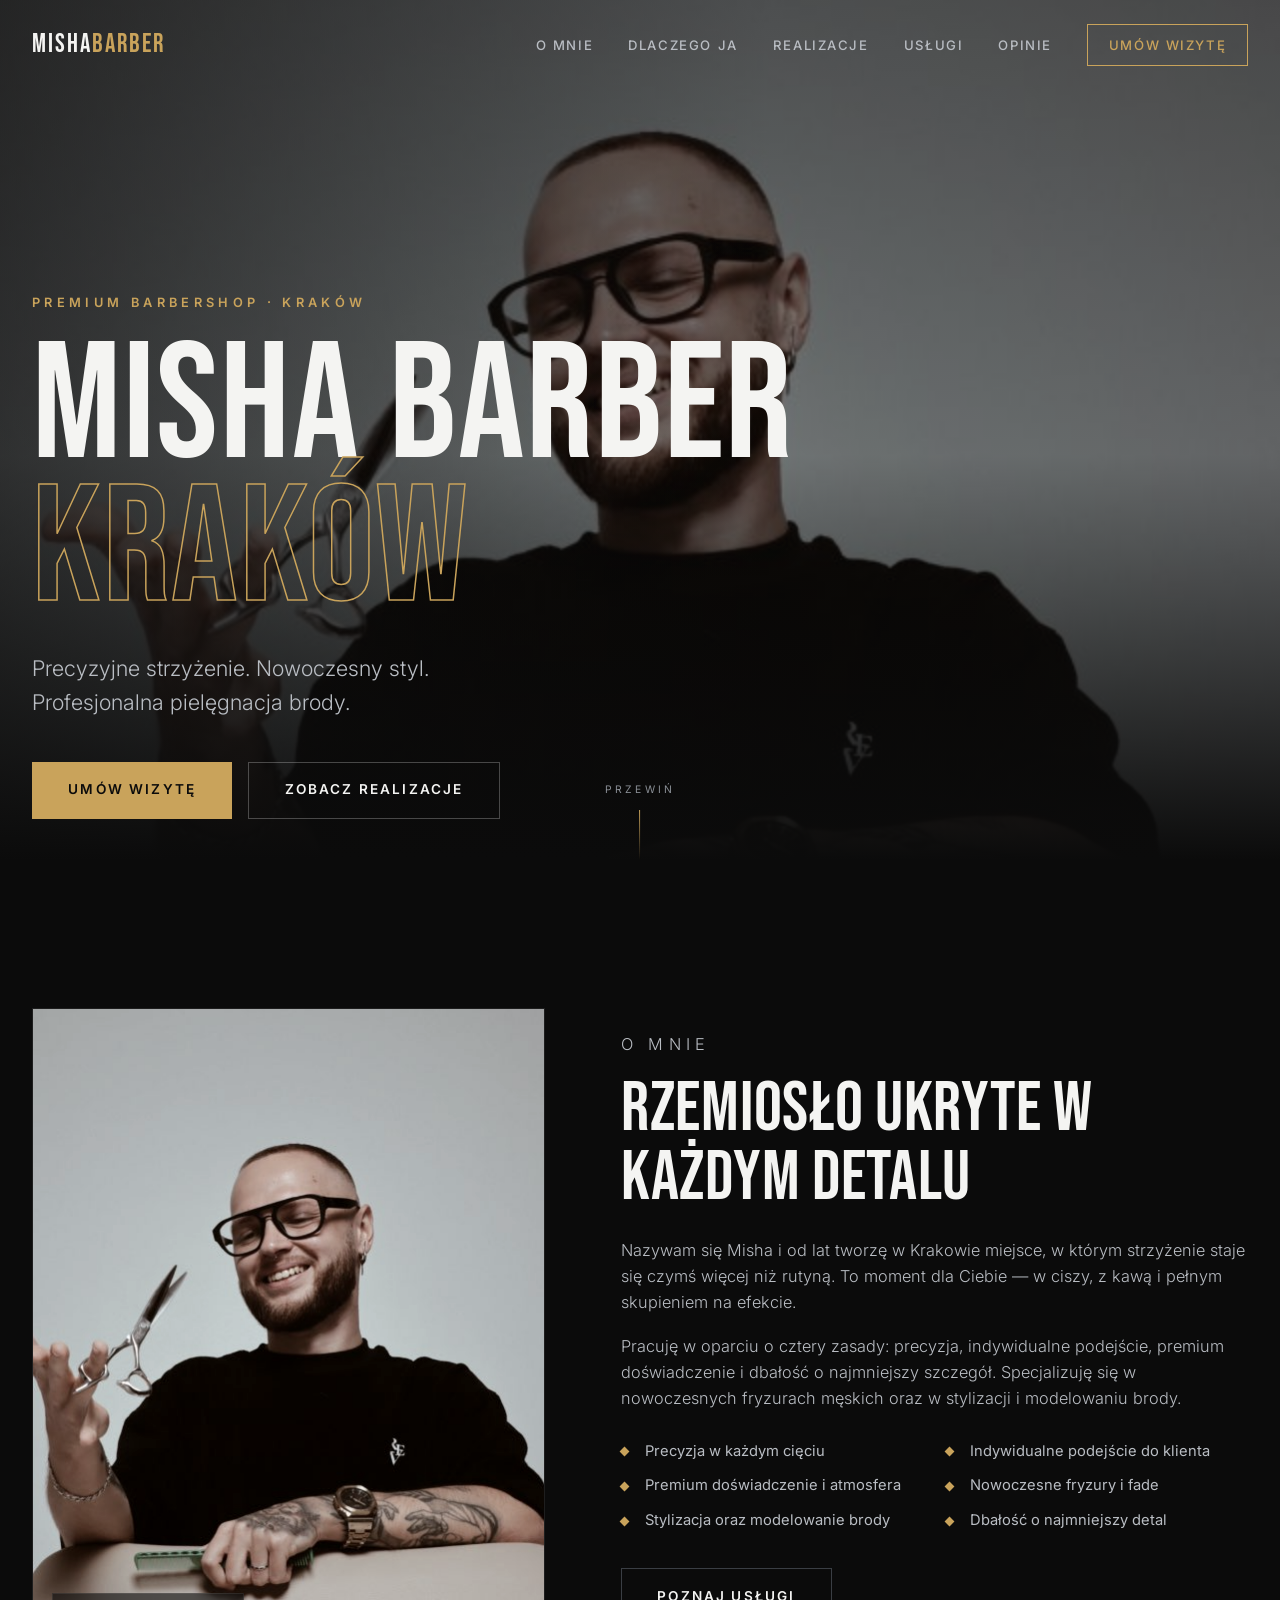
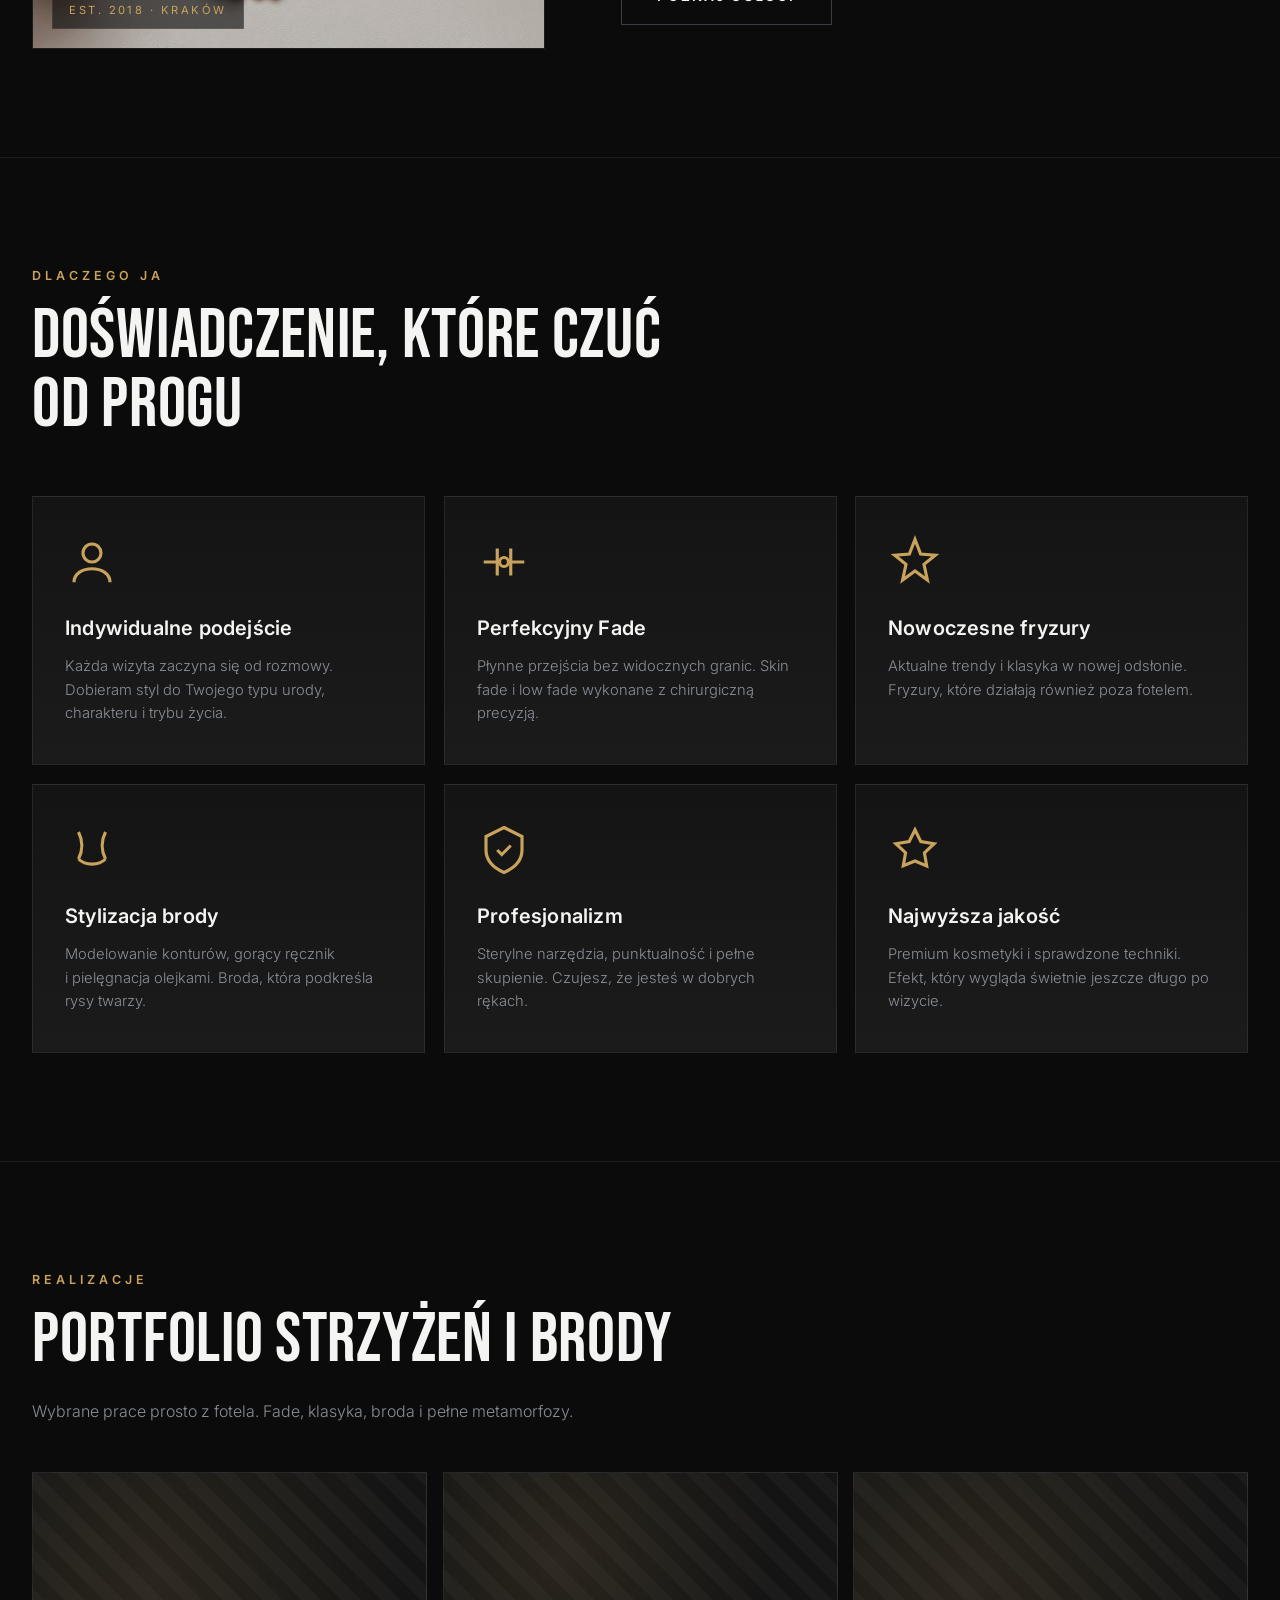
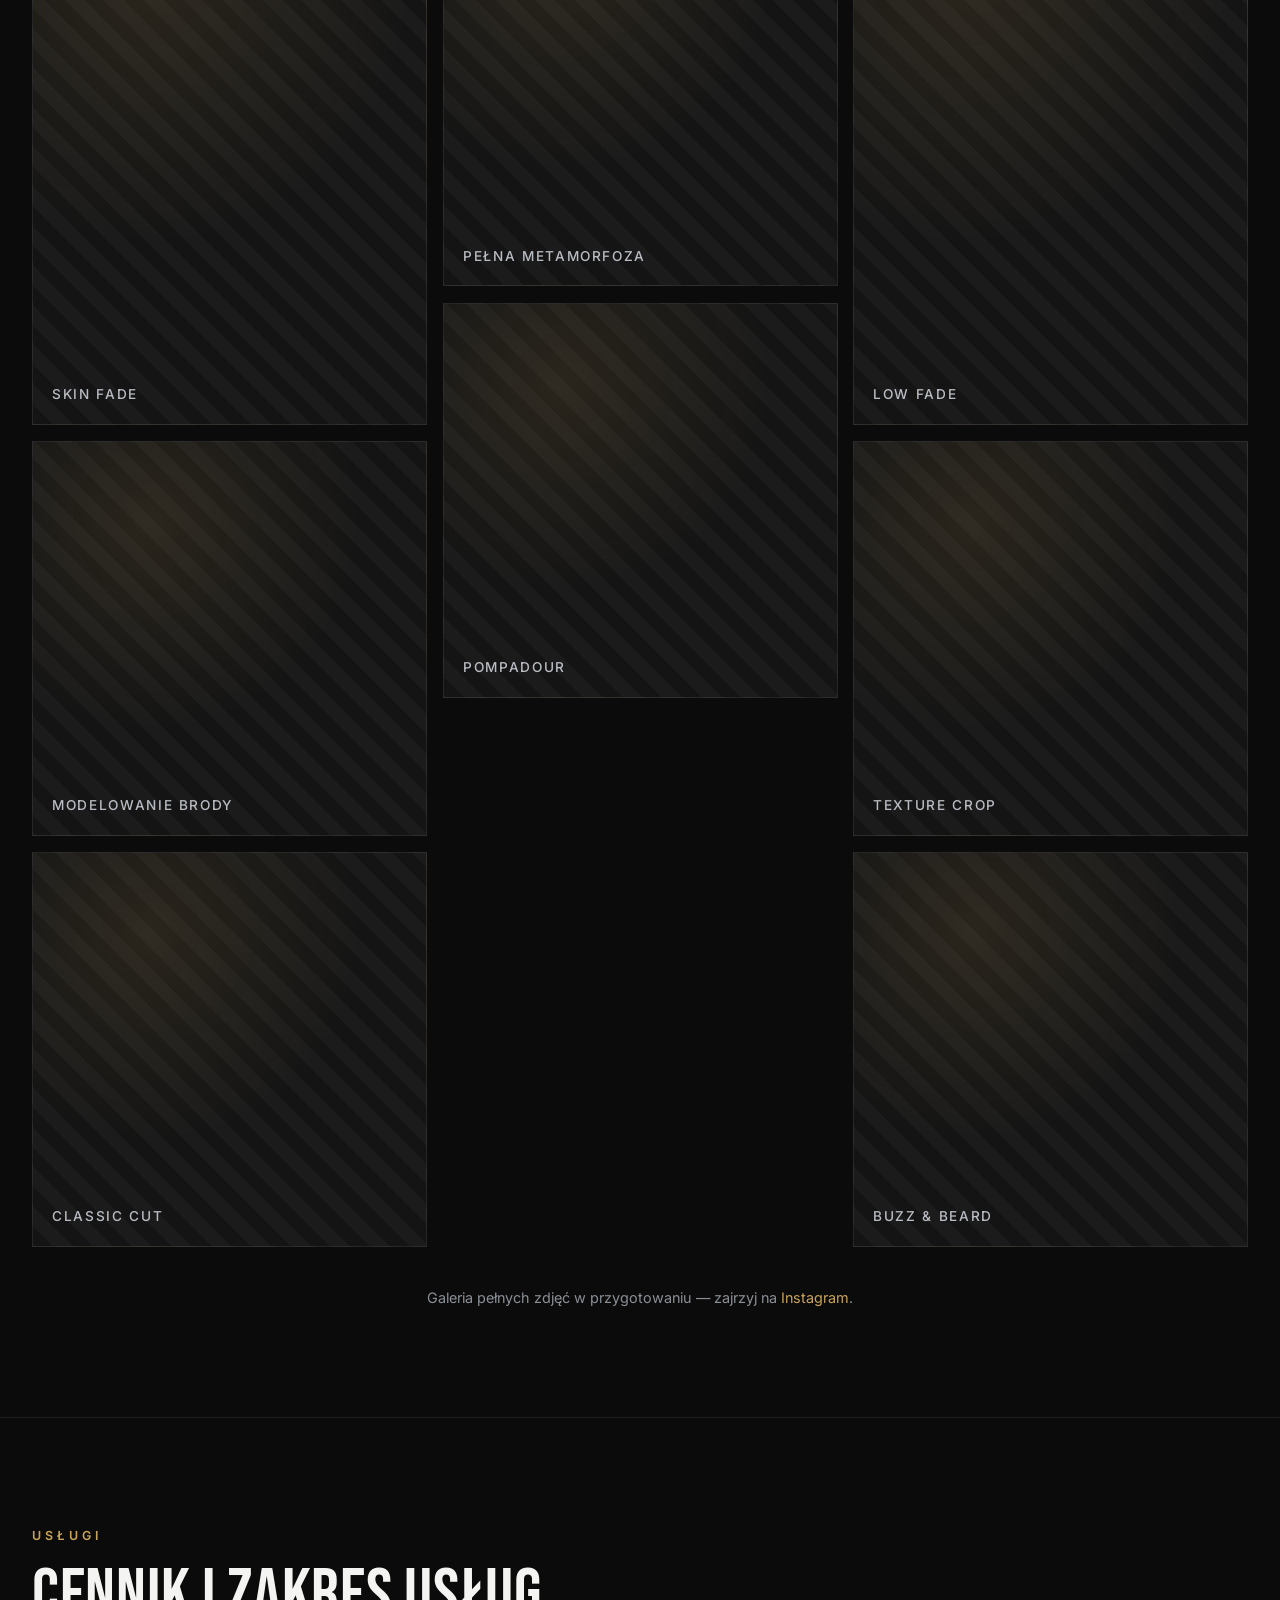
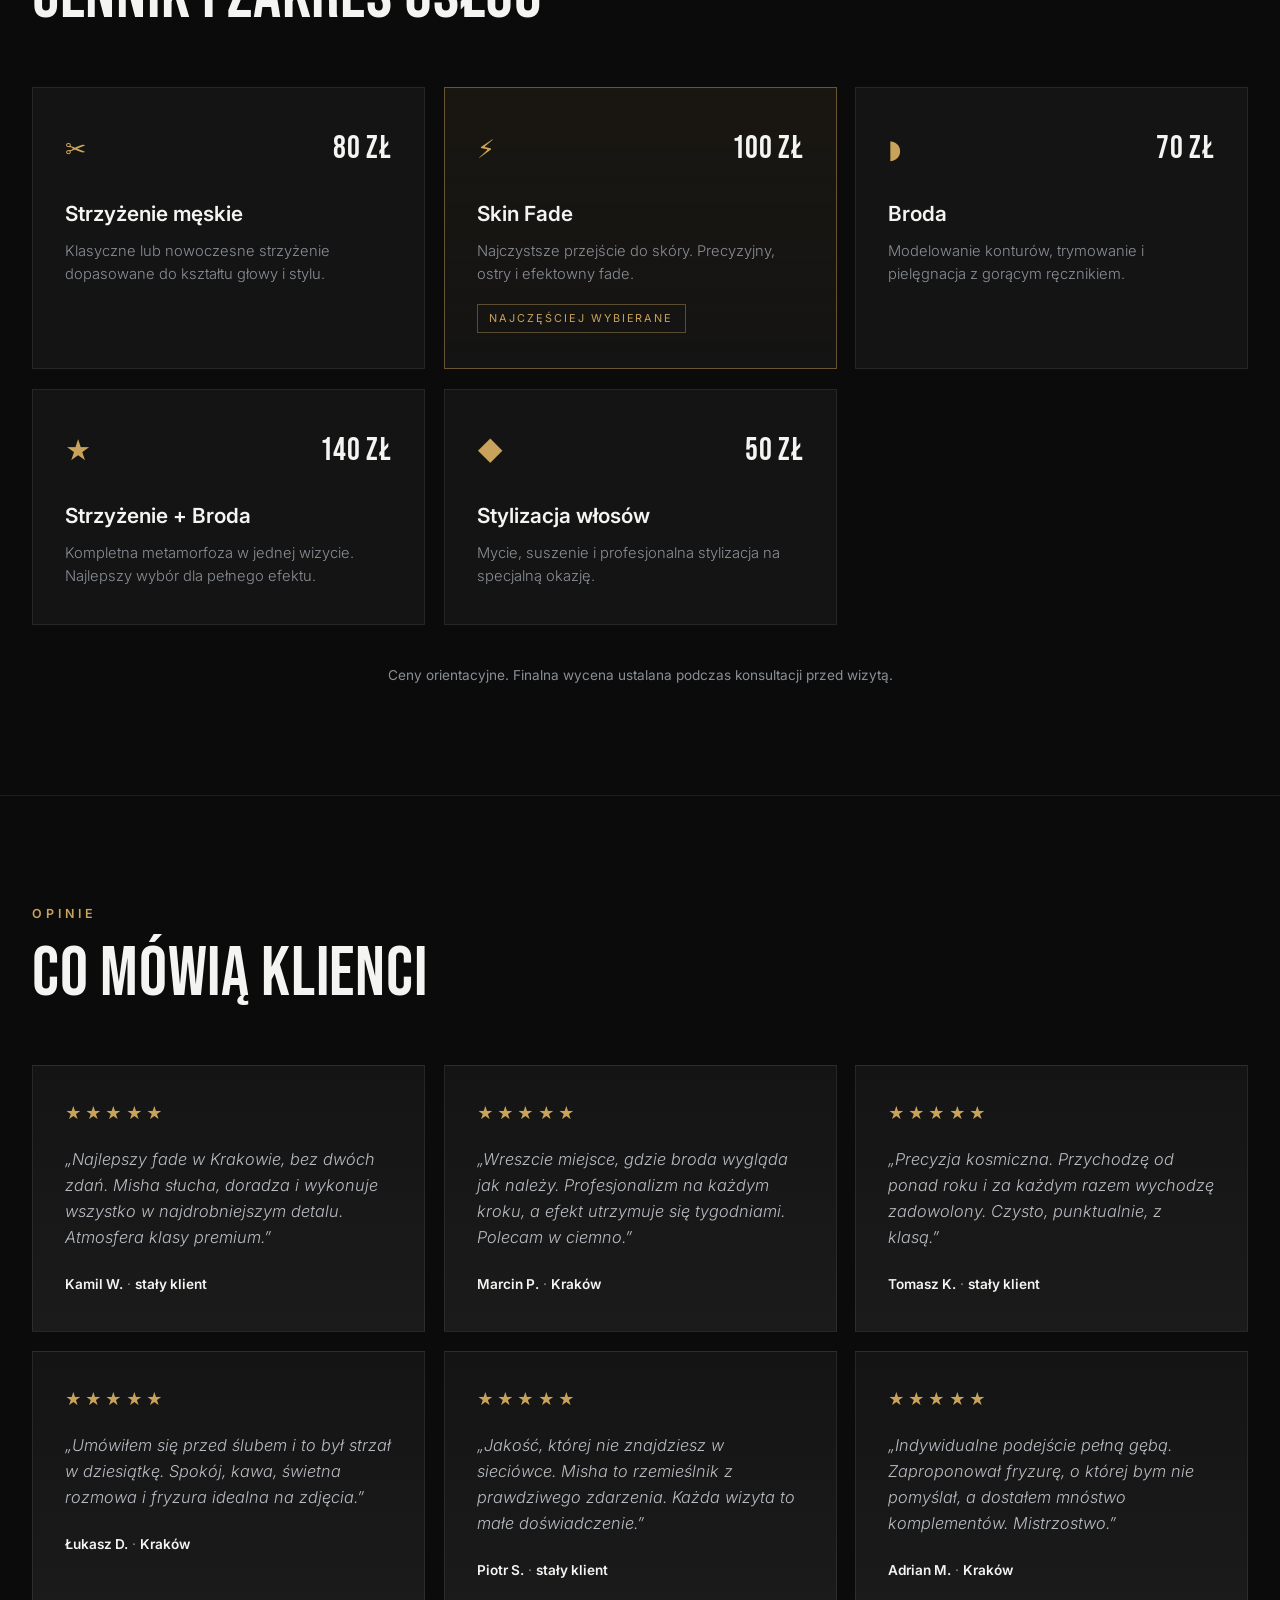
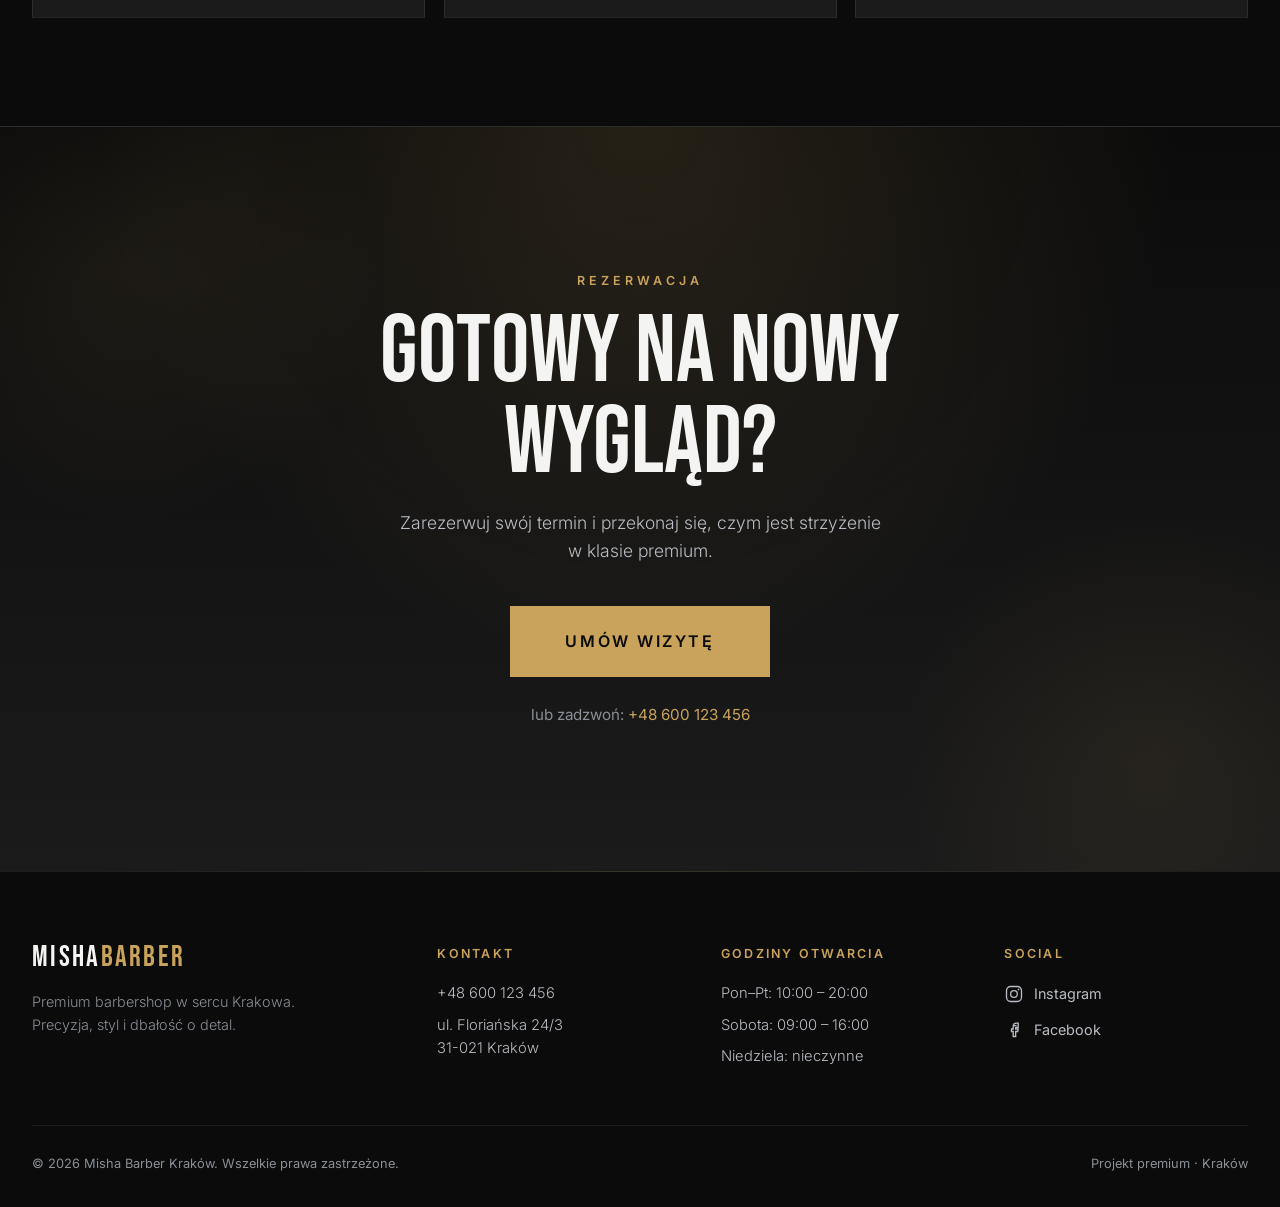
==== index.html @ 2ac8fb1f "Misha Barber Krakow - strona premium + panel edycji CMS" ====
<!DOCTYPE html>
<html lang="pl">
<head>
  <meta charset="UTF-8" />
  <meta name="viewport" content="width=device-width, initial-scale=1.0" />

  <!-- Primary SEO -->
  <title>Misha Barber Kraków — Barbershop, Skin Fade i Stylizacja Brody</title>
  <meta name="description" content="Misha Barber Kraków — premium barbershop. Precyzyjne strzyżenie męskie, perfekcyjny skin fade i profesjonalna pielęgnacja brody. Umów wizytę w centrum Krakowa." />
  <meta name="keywords" content="Barber Kraków, Barbershop Kraków, Fryzjer męski Kraków, Skin Fade Kraków, Broda Kraków, strzyżenie męskie Kraków" />
  <meta name="author" content="Misha Barber" />
  <meta name="robots" content="index, follow" />
  <meta name="theme-color" content="#0B0B0B" />
  <link rel="canonical" href="https://mishabarber.pl/" />

  <!-- Open Graph -->
  <meta property="og:type" content="business.business" />
  <meta property="og:locale" content="pl_PL" />
  <meta property="og:site_name" content="Misha Barber Kraków" />
  <meta property="og:title" content="Misha Barber Kraków — Premium Barbershop" />
  <meta property="og:description" content="Precyzyjne strzyżenie. Nowoczesny styl. Profesjonalna pielęgnacja brody. Umów wizytę w sercu Krakowa." />
  <meta property="og:url" content="https://mishabarber.pl/" />
  <meta property="og:image" content="https://mishabarber.pl/assets/misha-portrait.jpg" />
  <meta property="og:image:alt" content="Misha — barber w Krakowie" />

  <!-- Twitter -->
  <meta name="twitter:card" content="summary_large_image" />
  <meta name="twitter:title" content="Misha Barber Kraków — Premium Barbershop" />
  <meta name="twitter:description" content="Precyzyjne strzyżenie. Nowoczesny styl. Profesjonalna pielęgnacja brody." />
  <meta name="twitter:image" content="https://mishabarber.pl/assets/misha-portrait.jpg" />

  <!-- Fonts -->
  <link rel="preconnect" href="https://fonts.googleapis.com" />
  <link rel="preconnect" href="https://fonts.gstatic.com" crossorigin />
  <link href="https://fonts.googleapis.com/css2?family=Bebas+Neue&family=Inter:wght@300;400;500;600;700&display=swap" rel="stylesheet" />

  <link rel="stylesheet" href="styles.css" />

  <!-- Structured Data: LocalBusiness -->
  <script type="application/ld+json">
  {
    "@context": "https://schema.org",
    "@type": "HairSalon",
    "name": "Misha Barber Kraków",
    "image": "https://mishabarber.pl/assets/misha-portrait.jpg",
    "@id": "https://mishabarber.pl/",
    "url": "https://mishabarber.pl/",
    "telephone": "+48 600 123 456",
    "priceRange": "$$",
    "address": {
      "@type": "PostalAddress",
      "streetAddress": "ul. Floriańska 24/3",
      "addressLocality": "Kraków",
      "postalCode": "31-021",
      "addressCountry": "PL"
    },
    "geo": {
      "@type": "GeoCoordinates",
      "latitude": 50.0631,
      "longitude": 19.9398
    },
    "openingHoursSpecification": [
      {
        "@type": "OpeningHoursSpecification",
        "dayOfWeek": ["Monday", "Tuesday", "Wednesday", "Thursday", "Friday"],
        "opens": "10:00",
        "closes": "20:00"
      },
      {
        "@type": "OpeningHoursSpecification",
        "dayOfWeek": "Saturday",
        "opens": "09:00",
        "closes": "16:00"
      }
    ],
    "sameAs": [
      "https://www.instagram.com/misha.barber.krakow",
      "https://www.facebook.com/misha.barber.krakow"
    ],
    "department": {
      "@type": "Service",
      "name": "Barbershop"
    }
  }
  </script>
</head>
<body>

  <!-- ===== NAV ===== -->
  <header class="nav" id="nav">
    <div class="nav__inner">
      <a href="#hero" class="nav__logo" aria-label="Misha Barber — strona główna">
        MISHA<span>BARBER</span>
      </a>
      <nav class="nav__links" id="navLinks" aria-label="Nawigacja główna">
        <a href="#about">O mnie</a>
        <a href="#why">Dlaczego ja</a>
        <a href="#gallery">Realizacje</a>
        <a href="#services">Usługi</a>
        <a href="#reviews">Opinie</a>
        <a href="#booking" class="nav__cta">Umów wizytę</a>
      </nav>
      <button class="nav__burger" id="burger" aria-label="Otwórz menu" aria-expanded="false">
        <span></span><span></span><span></span>
      </button>
    </div>
  </header>

  <!-- ===== HERO ===== -->
  <section class="hero" id="hero">
    <div class="hero__media" data-parallax="0.25">
      <img src="assets/misha-portrait.jpg" data-cms-src="images.portrait" alt="Misha — barber w Krakowie z nożyczkami" class="hero__img" onerror="this.classList.add('is-missing')" />
      <div class="hero__overlay"></div>
    </div>
    <div class="hero__content reveal">
      <p class="hero__eyebrow">Premium Barbershop · Kraków</p>
      <h1 class="hero__title">Misha Barber<span>Kraków</span></h1>
      <p class="hero__subtitle" data-cms="hero.subtitle">Precyzyjne strzyżenie. Nowoczesny styl. Profesjonalna pielęgnacja brody.</p>
      <div class="hero__actions">
        <a href="#booking" class="btn btn--gold">Umów wizytę</a>
        <a href="#gallery" class="btn btn--ghost">Zobacz realizacje</a>
      </div>
    </div>
    <a href="#about" class="scroll-ind" aria-label="Przewiń w dół">
      <span class="scroll-ind__text">Przewiń</span>
      <span class="scroll-ind__line"></span>
    </a>
  </section>

  <!-- ===== ABOUT ===== -->
  <section class="about" id="about">
    <div class="about__grid">
      <div class="about__media reveal">
        <img src="assets/misha-portrait.jpg" data-cms-src="images.portrait" alt="Misha podczas pracy w swoim barbershopie" onerror="this.classList.add('is-missing')" />
        <div class="about__badge">EST. 2018 · KRAKÓW</div>
      </div>
      <div class="about__text reveal">
        <p class="section__eyebrow">O mnie</p>
        <h2 class="section__title" data-cms="about.title">Rzemiosło ukryte w&nbsp;każdym detalu</h2>
        <p data-cms="about.paragraph1">Nazywam się <strong>Misha</strong> i&nbsp;od lat tworzę w&nbsp;Krakowie miejsce, w&nbsp;którym strzyżenie staje się czymś więcej niż rutyną. To moment dla Ciebie — w&nbsp;ciszy, z&nbsp;kawą i&nbsp;pełnym skupieniem na efekcie.</p>
        <p data-cms="about.paragraph2">Pracuję w&nbsp;oparciu o&nbsp;cztery zasady: precyzja, indywidualne podejście, premium doświadczenie i&nbsp;dbałość o&nbsp;najmniejszy szczegół. Specjalizuję się w&nbsp;nowoczesnych fryzurach męskich oraz w&nbsp;stylizacji i&nbsp;modelowaniu brody.</p>
        <ul class="about__list">
          <li>Precyzja w&nbsp;każdym cięciu</li>
          <li>Indywidualne podejście do klienta</li>
          <li>Premium doświadczenie i&nbsp;atmosfera</li>
          <li>Nowoczesne fryzury i&nbsp;fade</li>
          <li>Stylizacja oraz modelowanie brody</li>
          <li>Dbałość o&nbsp;najmniejszy detal</li>
        </ul>
        <a href="#services" class="btn btn--outline">Poznaj usługi</a>
      </div>
    </div>
  </section>

  <!-- ===== WHY ===== -->
  <section class="why" id="why">
    <div class="why__head reveal">
      <p class="section__eyebrow">Dlaczego ja</p>
      <h2 class="section__title">Doświadczenie, które czuć od&nbsp;progu</h2>
    </div>
    <div class="why__grid">
      <article class="feature reveal">
        <div class="feature__icon" aria-hidden="true">
          <svg viewBox="0 0 24 24" fill="none" stroke="currentColor" stroke-width="1.4"><circle cx="12" cy="8" r="4"/><path d="M4 21c0-4 4-6 8-6s8 2 8 6"/></svg>
        </div>
        <h3>Indywidualne podejście</h3>
        <p>Każda wizyta zaczyna się od rozmowy. Dobieram styl do Twojego typu urody, charakteru i&nbsp;trybu życia.</p>
      </article>
      <article class="feature reveal">
        <div class="feature__icon" aria-hidden="true">
          <svg viewBox="0 0 24 24" fill="none" stroke="currentColor" stroke-width="1.4"><path d="M3 12h6M15 12h6M9 6v12M15 6v12"/><circle cx="12" cy="12" r="2"/></svg>
        </div>
        <h3>Perfekcyjny Fade</h3>
        <p>Płynne przejścia bez widocznych granic. Skin fade i&nbsp;low fade wykonane z&nbsp;chirurgiczną precyzją.</p>
      </article>
      <article class="feature reveal">
        <div class="feature__icon" aria-hidden="true">
          <svg viewBox="0 0 24 24" fill="none" stroke="currentColor" stroke-width="1.4"><path d="M12 2l2.5 6.5L21 9l-5 4 1.5 7L12 16l-5.5 4L8 13 3 9l6.5-.5z"/></svg>
        </div>
        <h3>Nowoczesne fryzury</h3>
        <p>Aktualne trendy i&nbsp;klasyka w&nbsp;nowej odsłonie. Fryzury, które działają również poza fotelem.</p>
      </article>
      <article class="feature reveal">
        <div class="feature__icon" aria-hidden="true">
          <svg viewBox="0 0 24 24" fill="none" stroke="currentColor" stroke-width="1.4"><path d="M6 4c2 4 2 8 0 12M18 4c-2 4-2 8 0 12M6 16c3 3 9 3 12 0"/></svg>
        </div>
        <h3>Stylizacja brody</h3>
        <p>Modelowanie konturów, gorący ręcznik i&nbsp;pielęgnacja olejkami. Broda, która podkreśla rysy twarzy.</p>
      </article>
      <article class="feature reveal">
        <div class="feature__icon" aria-hidden="true">
          <svg viewBox="0 0 24 24" fill="none" stroke="currentColor" stroke-width="1.4"><path d="M12 2l8 4v6c0 5-3.5 8-8 10-4.5-2-8-5-8-10V6z"/><path d="M9 12l2 2 4-4"/></svg>
        </div>
        <h3>Profesjonalizm</h3>
        <p>Sterylne narzędzia, punktualność i&nbsp;pełne skupienie. Czujesz, że jesteś w&nbsp;dobrych rękach.</p>
      </article>
      <article class="feature reveal">
        <div class="feature__icon" aria-hidden="true">
          <svg viewBox="0 0 24 24" fill="none" stroke="currentColor" stroke-width="1.4"><path d="M12 3l2.6 5.3 5.9.9-4.3 4.1 1 5.8L12 16.9 6.8 19l1-5.8L3.5 9.2l5.9-.9z"/></svg>
        </div>
        <h3>Najwyższa jakość</h3>
        <p>Premium kosmetyki i&nbsp;sprawdzone techniki. Efekt, który wygląda świetnie jeszcze długo po wizycie.</p>
      </article>
    </div>
  </section>

  <!-- ===== GALLERY ===== -->
  <section class="gallery" id="gallery">
    <div class="gallery__head reveal">
      <p class="section__eyebrow">Realizacje</p>
      <h2 class="section__title">Portfolio strzyżeń i&nbsp;brody</h2>
      <p class="gallery__lead">Wybrane prace prosto z&nbsp;fotela. Fade, klasyka, broda i&nbsp;pełne metamorfozy.</p>
    </div>
    <div class="masonry" id="masonry">
      <!-- Tiles render as elegant placeholders; replace data-tile content with photos in /assets -->
      <figure class="tile tile--tall reveal" data-tile="Skin Fade"><span>Skin Fade</span></figure>
      <figure class="tile reveal" data-tile="Broda"><span>Modelowanie brody</span></figure>
      <figure class="tile reveal" data-tile="Classic"><span>Classic Cut</span></figure>
      <figure class="tile tile--wide reveal" data-tile="Metamorfoza"><span>Pełna metamorfoza</span></figure>
      <figure class="tile reveal" data-tile="Pompadour"><span>Pompadour</span></figure>
      <figure class="tile tile--tall reveal" data-tile="Low Fade"><span>Low Fade</span></figure>
      <figure class="tile reveal" data-tile="Crop"><span>Texture Crop</span></figure>
      <figure class="tile reveal" data-tile="Buzz"><span>Buzz &amp; Beard</span></figure>
    </div>
    <p class="gallery__note">Galeria pełnych zdjęć w&nbsp;przygotowaniu — zajrzyj na <a href="https://www.instagram.com/misha.barber.krakow" target="_blank" rel="noopener">Instagram</a>.</p>
  </section>

  <!-- ===== SERVICES ===== -->
  <section class="services" id="services">
    <div class="services__head reveal">
      <p class="section__eyebrow">Usługi</p>
      <h2 class="section__title">Cennik i&nbsp;zakres usług</h2>
    </div>
    <div class="services__grid">
      <article class="service reveal">
        <div class="service__top">
          <span class="service__icon" aria-hidden="true">✂</span>
          <span class="service__price" data-cms="services.0.price">80 zł</span>
        </div>
        <h3 data-cms="services.0.name">Strzyżenie męskie</h3>
        <p data-cms="services.0.description">Klasyczne lub nowoczesne strzyżenie dopasowane do kształtu głowy i&nbsp;stylu.</p>
      </article>
      <article class="service service--featured reveal">
        <div class="service__top">
          <span class="service__icon" aria-hidden="true">⚡</span>
          <span class="service__price" data-cms="services.1.price">100 zł</span>
        </div>
        <h3 data-cms="services.1.name">Skin Fade</h3>
        <p data-cms="services.1.description">Najczystsze przejście do skóry. Precyzyjny, ostry i&nbsp;efektowny fade.</p>
        <span class="service__tag">Najczęściej wybierane</span>
      </article>
      <article class="service reveal">
        <div class="service__top">
          <span class="service__icon" aria-hidden="true">◗</span>
          <span class="service__price" data-cms="services.2.price">70 zł</span>
        </div>
        <h3 data-cms="services.2.name">Broda</h3>
        <p data-cms="services.2.description">Modelowanie konturów, trymowanie i&nbsp;pielęgnacja z&nbsp;gorącym ręcznikiem.</p>
      </article>
      <article class="service reveal">
        <div class="service__top">
          <span class="service__icon" aria-hidden="true">★</span>
          <span class="service__price" data-cms="services.3.price">140 zł</span>
        </div>
        <h3 data-cms="services.3.name">Strzyżenie + Broda</h3>
        <p data-cms="services.3.description">Kompletna metamorfoza w&nbsp;jednej wizycie. Najlepszy wybór dla pełnego efektu.</p>
      </article>
      <article class="service reveal">
        <div class="service__top">
          <span class="service__icon" aria-hidden="true">◆</span>
          <span class="service__price" data-cms="services.4.price">50 zł</span>
        </div>
        <h3 data-cms="services.4.name">Stylizacja włosów</h3>
        <p data-cms="services.4.description">Mycie, suszenie i&nbsp;profesjonalna stylizacja na specjalną okazję.</p>
      </article>
    </div>
    <p class="services__note">Ceny orientacyjne. Finalna wycena ustalana podczas konsultacji przed wizytą.</p>
  </section>

  <!-- ===== TESTIMONIALS ===== -->
  <section class="reviews" id="reviews">
    <div class="reviews__head reveal">
      <p class="section__eyebrow">Opinie</p>
      <h2 class="section__title">Co mówią klienci</h2>
    </div>
    <div class="reviews__grid">
      <blockquote class="review reveal">
        <div class="review__stars" aria-label="Ocena 5 na 5">★★★★★</div>
        <p data-cms="reviews.0.text">„Najlepszy fade w&nbsp;Krakowie, bez dwóch zdań. Misha słucha, doradza i&nbsp;wykonuje wszystko w&nbsp;najdrobniejszym detalu. Atmosfera klasy premium.”</p>
        <footer><span data-cms="reviews.0.author">Kamil W.</span> · <span data-cms="reviews.0.role">stały klient</span></footer>
      </blockquote>
      <blockquote class="review reveal">
        <div class="review__stars" aria-label="Ocena 5 na 5">★★★★★</div>
        <p data-cms="reviews.1.text">„Wreszcie miejsce, gdzie broda wygląda jak należy. Profesjonalizm na każdym kroku, a&nbsp;efekt utrzymuje się tygodniami. Polecam w&nbsp;ciemno.”</p>
        <footer><span data-cms="reviews.1.author">Marcin P.</span> · <span data-cms="reviews.1.role">Kraków</span></footer>
      </blockquote>
      <blockquote class="review reveal">
        <div class="review__stars" aria-label="Ocena 5 na 5">★★★★★</div>
        <p data-cms="reviews.2.text">„Precyzja kosmiczna. Przychodzę od ponad roku i&nbsp;za każdym razem wychodzę zadowolony. Czysto, punktualnie, z&nbsp;klasą.”</p>
        <footer><span data-cms="reviews.2.author">Tomasz K.</span> · <span data-cms="reviews.2.role">stały klient</span></footer>
      </blockquote>
      <blockquote class="review reveal">
        <div class="review__stars" aria-label="Ocena 5 na 5">★★★★★</div>
        <p data-cms="reviews.3.text">„Umówiłem się przed ślubem i&nbsp;to był strzał w&nbsp;dziesiątkę. Spokój, kawa, świetna rozmowa i&nbsp;fryzura idealna na zdjęcia.”</p>
        <footer><span data-cms="reviews.3.author">Łukasz D.</span> · <span data-cms="reviews.3.role">Kraków</span></footer>
      </blockquote>
      <blockquote class="review reveal">
        <div class="review__stars" aria-label="Ocena 5 na 5">★★★★★</div>
        <p data-cms="reviews.4.text">„Jakość, której nie znajdziesz w&nbsp;sieciówce. Misha to rzemieślnik z&nbsp;prawdziwego zdarzenia. Każda wizyta to małe doświadczenie.”</p>
        <footer><span data-cms="reviews.4.author">Piotr S.</span> · <span data-cms="reviews.4.role">stały klient</span></footer>
      </blockquote>
      <blockquote class="review reveal">
        <div class="review__stars" aria-label="Ocena 5 na 5">★★★★★</div>
        <p data-cms="reviews.5.text">„Indywidualne podejście pełną gębą. Zaproponował fryzurę, o&nbsp;której bym nie pomyślał, a&nbsp;dostałem mnóstwo komplementów. Mistrzostwo.”</p>
        <footer><span data-cms="reviews.5.author">Adrian M.</span> · <span data-cms="reviews.5.role">Kraków</span></footer>
      </blockquote>
    </div>
  </section>

  <!-- ===== BOOKING CTA ===== -->
  <section class="booking" id="booking">
    <div class="booking__inner reveal">
      <p class="section__eyebrow">Rezerwacja</p>
      <h2 class="booking__title">Gotowy na nowy wygląd?</h2>
      <p class="booking__sub">Zarezerwuj swój termin i&nbsp;przekonaj się, czym jest strzyżenie w&nbsp;klasie premium.</p>
      <a href="tel:+48600123456" class="btn btn--gold btn--xl" data-cms-tel>Umów wizytę</a>
      <p class="booking__phone">lub zadzwoń: <a href="tel:+48600123456" data-cms="contact.phone" data-cms-tel>+48 600 123 456</a></p>
    </div>
  </section>

  <!-- ===== FOOTER ===== -->
  <footer class="footer" id="contact">
    <div class="footer__grid">
      <div class="footer__brand">
        <a href="#hero" class="nav__logo">MISHA<span>BARBER</span></a>
        <p>Premium barbershop w&nbsp;sercu Krakowa. Precyzja, styl i&nbsp;dbałość o&nbsp;detal.</p>
      </div>
      <div class="footer__col">
        <h4>Kontakt</h4>
        <p><a href="tel:+48600123456" data-cms="contact.phone" data-cms-tel>+48 600 123 456</a></p>
        <p><span data-cms="contact.address_line1">ul. Floriańska 24/3</span><br /><span data-cms="contact.address_line2">31-021 Kraków</span></p>
      </div>
      <div class="footer__col">
        <h4>Godziny otwarcia</h4>
        <p data-cms="contact.hours_weekdays">Pon–Pt: 10:00 – 20:00</p>
        <p data-cms="contact.hours_saturday">Sobota: 09:00 – 16:00</p>
        <p data-cms="contact.hours_sunday">Niedziela: nieczynne</p>
      </div>
      <div class="footer__col">
        <h4>Social</h4>
        <div class="footer__socials">
          <a href="https://www.instagram.com/misha.barber.krakow" data-cms-href="contact.instagram" target="_blank" rel="noopener" aria-label="Instagram">
            <svg viewBox="0 0 24 24" fill="none" stroke="currentColor" stroke-width="1.6"><rect x="3" y="3" width="18" height="18" rx="5"/><circle cx="12" cy="12" r="4"/><circle cx="17.5" cy="6.5" r="1" fill="currentColor" stroke="none"/></svg>
            Instagram
          </a>
          <a href="https://www.facebook.com/misha.barber.krakow" data-cms-href="contact.facebook" target="_blank" rel="noopener" aria-label="Facebook">
            <svg viewBox="0 0 24 24" fill="none" stroke="currentColor" stroke-width="1.6"><path d="M15 8h-2a2 2 0 0 0-2 2v2H9v3h2v6h3v-6h2.5l.5-3H14v-1.5a.5.5 0 0 1 .5-.5H17V5h-2a4 4 0 0 0-4 4"/></svg>
            Facebook
          </a>
        </div>
      </div>
    </div>
    <div class="footer__bottom">
      <p>© <span id="year"></span> Misha Barber Kraków. Wszelkie prawa zastrzeżone.</p>
      <p>Projekt premium · Kraków</p>
    </div>
  </footer>

  <script src="cms-hydrate.js"></script>
  <script src="script.js"></script>
</body>
</html>
---- styles.css ----
/* ============================================================
   MISHA BARBER KRAKÓW — Premium Barbershop
   Dark cinematic · brutalist-minimal · gold accents
   ============================================================ */

:root {
  --black: #0B0B0B;
  --charcoal: #141414;
  --charcoal-2: #1b1b1b;
  --steel: #2a2d31;
  --steel-light: #3a3e44;
  --gray: #8a8f96;
  --gray-light: #b9bdc3;
  --white: #f4f4f2;
  --gold: #c9a35b;
  --gold-bright: #e3c178;
  --copper: #b87333;
  --line: rgba(255, 255, 255, 0.08);

  --font-display: 'Bebas Neue', 'Inter', sans-serif;
  --font-body: 'Inter', system-ui, sans-serif;

  --maxw: 1280px;
  --ease: cubic-bezier(0.22, 1, 0.36, 1);
}

* { margin: 0; padding: 0; box-sizing: border-box; }

html {
  scroll-behavior: smooth;
  -webkit-font-smoothing: antialiased;
  text-rendering: optimizeLegibility;
}

body {
  background: var(--black);
  color: var(--white);
  font-family: var(--font-body);
  font-weight: 400;
  line-height: 1.6;
  overflow-x: hidden;
}

img { display: block; max-width: 100%; }
a { color: inherit; text-decoration: none; }

::selection { background: var(--gold); color: var(--black); }

/* ---------- Shared section bits ---------- */
.section__eyebrow {
  font-size: 0.78rem;
  letter-spacing: 0.32em;
  text-transform: uppercase;
  color: var(--gold);
  font-weight: 600;
  margin-bottom: 1rem;
}

.section__title {
  font-family: var(--font-display);
  font-weight: 400;
  font-size: clamp(2.4rem, 5.5vw, 4.5rem);
  line-height: 0.98;
  letter-spacing: 0.01em;
  margin-bottom: 1.5rem;
}

/* ---------- Buttons ---------- */
.btn {
  display: inline-flex;
  align-items: center;
  justify-content: center;
  gap: 0.5rem;
  font-weight: 600;
  font-size: 0.85rem;
  letter-spacing: 0.16em;
  text-transform: uppercase;
  padding: 1.05rem 2.2rem;
  border: 1px solid transparent;
  cursor: pointer;
  transition: all 0.45s var(--ease);
  position: relative;
  overflow: hidden;
}

.btn--gold {
  background: var(--gold);
  color: var(--black);
}
.btn--gold:hover {
  background: var(--gold-bright);
  transform: translateY(-3px);
  box-shadow: 0 18px 40px -12px rgba(201, 163, 91, 0.55);
}

.btn--ghost {
  border-color: rgba(255, 255, 255, 0.25);
  color: var(--white);
  backdrop-filter: blur(6px);
}
.btn--ghost:hover {
  border-color: var(--gold);
  color: var(--gold-bright);
  transform: translateY(-3px);
}

.btn--outline {
  border-color: var(--steel-light);
  color: var(--white);
}
.btn--outline:hover {
  border-color: var(--gold);
  color: var(--gold);
}

.btn--xl {
  padding: 1.35rem 3.4rem;
  font-size: 1rem;
}

/* ============================================================
   NAV
   ============================================================ */
.nav {
  position: fixed;
  top: 0; left: 0; right: 0;
  z-index: 100;
  transition: all 0.5s var(--ease);
  background: transparent;
}
.nav.is-scrolled {
  background: rgba(11, 11, 11, 0.72);
  backdrop-filter: blur(16px) saturate(140%);
  border-bottom: 1px solid var(--line);
}
.nav__inner {
  max-width: var(--maxw);
  margin: 0 auto;
  padding: 1.5rem 2rem;
  display: flex;
  align-items: center;
  justify-content: space-between;
  transition: padding 0.5s var(--ease);
}
.nav.is-scrolled .nav__inner { padding: 1rem 2rem; }

.nav__logo {
  font-family: var(--font-display);
  font-size: 1.6rem;
  letter-spacing: 0.08em;
  line-height: 1;
}
.nav__logo span { color: var(--gold); }

.nav__links {
  display: flex;
  align-items: center;
  gap: 2.2rem;
}
.nav__links a {
  font-size: 0.82rem;
  letter-spacing: 0.12em;
  text-transform: uppercase;
  color: var(--gray-light);
  font-weight: 500;
  position: relative;
  transition: color 0.3s var(--ease);
}
.nav__links a:not(.nav__cta)::after {
  content: '';
  position: absolute;
  left: 0; bottom: -6px;
  width: 0; height: 1px;
  background: var(--gold);
  transition: width 0.4s var(--ease);
}
.nav__links a:not(.nav__cta):hover { color: var(--white); }
.nav__links a:not(.nav__cta):hover::after { width: 100%; }

.nav__cta {
  border: 1px solid var(--gold);
  color: var(--gold) !important;
  padding: 0.6rem 1.3rem;
  transition: all 0.4s var(--ease);
}
.nav__cta:hover {
  background: var(--gold);
  color: var(--black) !important;
}

.nav__burger {
  display: none;
  flex-direction: column;
  gap: 5px;
  background: none;
  border: none;
  cursor: pointer;
  padding: 6px;
  z-index: 110;
}
.nav__burger span {
  width: 26px; height: 2px;
  background: var(--white);
  transition: all 0.4s var(--ease);
}
.nav__burger.is-open span:nth-child(1) { transform: translateY(7px) rotate(45deg); }
.nav__burger.is-open span:nth-child(2) { opacity: 0; }
.nav__burger.is-open span:nth-child(3) { transform: translateY(-7px) rotate(-45deg); }

/* ============================================================
   HERO
   ============================================================ */
.hero {
  position: relative;
  min-height: 100vh;
  min-height: 100svh;
  display: flex;
  align-items: flex-end;
  overflow: hidden;
}
.hero__media {
  position: absolute;
  inset: -10% 0 0 0;
  z-index: 0;
}
.hero__img {
  width: 100%;
  height: 110%;
  object-fit: cover;
  object-position: center 25%;
  filter: grayscale(0.25) contrast(1.05) brightness(0.85);
}
.hero__img.is-missing {
  background:
    radial-gradient(circle at 70% 30%, rgba(201,163,91,0.18), transparent 55%),
    linear-gradient(160deg, var(--charcoal-2), var(--black));
}
.hero__img.is-missing::after {
  content: 'Portret Mishy — assets/misha-portrait.jpg';
  position: absolute; inset: 0;
  display: flex; align-items: center; justify-content: center;
  color: var(--gray); font-size: 0.9rem; letter-spacing: 0.15em;
  text-transform: uppercase;
}
.hero__overlay {
  position: absolute; inset: 0;
  background:
    linear-gradient(to top, var(--black) 4%, rgba(11,11,11,0.35) 45%, rgba(11,11,11,0.55) 100%),
    linear-gradient(to right, rgba(11,11,11,0.6), transparent 60%);
}

.hero__content {
  position: relative;
  z-index: 2;
  max-width: var(--maxw);
  margin: 0 auto;
  padding: 0 2rem 9vh;
  width: 100%;
}
.hero__eyebrow {
  font-size: 0.8rem;
  letter-spacing: 0.34em;
  text-transform: uppercase;
  color: var(--gold);
  font-weight: 600;
  margin-bottom: 1.4rem;
}
.hero__title {
  font-family: var(--font-display);
  font-weight: 400;
  font-size: clamp(4rem, 13vw, 11rem);
  line-height: 0.86;
  letter-spacing: 0.01em;
  text-transform: uppercase;
}
.hero__title span {
  display: block;
  color: transparent;
  -webkit-text-stroke: 1.5px var(--gold);
}
.hero__subtitle {
  margin-top: 1.8rem;
  font-size: clamp(1rem, 1.7vw, 1.35rem);
  color: var(--gray-light);
  max-width: 36ch;
  font-weight: 300;
}
.hero__actions {
  margin-top: 2.6rem;
  display: flex;
  gap: 1rem;
  flex-wrap: wrap;
}

.scroll-ind {
  position: absolute;
  bottom: 2.5rem; left: 50%;
  transform: translateX(-50%);
  z-index: 3;
  display: flex;
  flex-direction: column;
  align-items: center;
  gap: 0.7rem;
  color: var(--gray);
}
.scroll-ind__text {
  font-size: 0.65rem;
  letter-spacing: 0.3em;
  text-transform: uppercase;
}
.scroll-ind__line {
  width: 1px; height: 50px;
  background: linear-gradient(var(--gold), transparent);
  position: relative;
  overflow: hidden;
}
.scroll-ind__line::after {
  content: '';
  position: absolute; top: -50%; left: 0;
  width: 100%; height: 50%;
  background: var(--gold-bright);
  animation: scrollPulse 2.2s var(--ease) infinite;
}
@keyframes scrollPulse {
  0% { top: -50%; }
  100% { top: 100%; }
}

/* ============================================================
   ABOUT
   ============================================================ */
.about {
  padding: clamp(5rem, 12vh, 9rem) 2rem;
  max-width: var(--maxw);
  margin: 0 auto;
}
.about__grid {
  display: grid;
  grid-template-columns: 0.9fr 1.1fr;
  gap: clamp(2rem, 6vw, 5rem);
  align-items: center;
}
.about__media {
  position: relative;
  aspect-ratio: 4 / 5;
  overflow: hidden;
  border: 1px solid var(--line);
}
.about__media img {
  width: 100%; height: 100%;
  object-fit: cover;
  object-position: center 20%;
  filter: grayscale(0.3) contrast(1.05);
  transition: transform 1.2s var(--ease), filter 0.8s var(--ease);
}
.about__media:hover img { transform: scale(1.05); filter: grayscale(0); }
.about__media img.is-missing {
  background: linear-gradient(160deg, var(--charcoal-2), var(--black));
}
.about__badge {
  position: absolute;
  bottom: 1.2rem; left: 1.2rem;
  background: rgba(11,11,11,0.6);
  backdrop-filter: blur(8px);
  border: 1px solid var(--line);
  padding: 0.5rem 1rem;
  font-size: 0.7rem;
  letter-spacing: 0.22em;
  color: var(--gold);
}
.about__text p {
  color: var(--gray-light);
  margin-bottom: 1.1rem;
  font-weight: 300;
  font-size: 1.02rem;
}
.about__text strong { color: var(--white); font-weight: 600; }
.about__list {
  list-style: none;
  display: grid;
  grid-template-columns: 1fr 1fr;
  gap: 0.7rem 1.5rem;
  margin: 1.8rem 0 2.2rem;
}
.about__list li {
  position: relative;
  padding-left: 1.5rem;
  font-size: 0.92rem;
  color: var(--gray-light);
}
.about__list li::before {
  content: '';
  position: absolute; left: 0; top: 0.6em;
  width: 7px; height: 7px;
  background: var(--gold);
  transform: rotate(45deg);
}

/* ============================================================
   WHY
   ============================================================ */
.why {
  padding: clamp(5rem, 12vh, 9rem) 2rem;
  max-width: var(--maxw);
  margin: 0 auto;
  border-top: 1px solid var(--line);
}
.why__head { max-width: 700px; margin-bottom: 3.5rem; }
.why__grid {
  display: grid;
  grid-template-columns: repeat(3, 1fr);
  gap: 1.2rem;
}
.feature {
  background: linear-gradient(180deg, var(--charcoal), var(--charcoal-2));
  border: 1px solid var(--line);
  padding: 2.4rem 2rem;
  transition: all 0.5s var(--ease);
  position: relative;
  overflow: hidden;
}
.feature::before {
  content: '';
  position: absolute; top: 0; left: 0;
  width: 100%; height: 2px;
  background: linear-gradient(90deg, var(--gold), transparent);
  transform: scaleX(0);
  transform-origin: left;
  transition: transform 0.6s var(--ease);
}
.feature:hover {
  transform: translateY(-8px);
  border-color: rgba(201,163,91,0.4);
  background: linear-gradient(180deg, var(--charcoal-2), var(--charcoal));
}
.feature:hover::before { transform: scaleX(1); }
.feature__icon {
  width: 54px; height: 54px;
  color: var(--gold);
  margin-bottom: 1.4rem;
}
.feature__icon svg { width: 100%; height: 100%; }
.feature h3 {
  font-size: 1.25rem;
  font-weight: 600;
  margin-bottom: 0.7rem;
  letter-spacing: 0.01em;
}
.feature p {
  color: var(--gray);
  font-size: 0.92rem;
  font-weight: 300;
}

/* ============================================================
   GALLERY
   ============================================================ */
.gallery {
  padding: clamp(5rem, 12vh, 9rem) 2rem;
  max-width: var(--maxw);
  margin: 0 auto;
  border-top: 1px solid var(--line);
}
.gallery__head { max-width: 700px; margin-bottom: 3rem; }
.gallery__lead { color: var(--gray); font-weight: 300; }

.masonry {
  columns: 3;
  column-gap: 1rem;
}
.tile {
  break-inside: avoid;
  margin-bottom: 1rem;
  aspect-ratio: 1 / 1;
  position: relative;
  overflow: hidden;
  border: 1px solid var(--line);
  background:
    radial-gradient(circle at 30% 20%, rgba(201,163,91,0.12), transparent 50%),
    repeating-linear-gradient(45deg, var(--charcoal) 0 14px, var(--charcoal-2) 14px 28px);
  display: flex;
  align-items: flex-end;
  cursor: pointer;
  transition: all 0.6s var(--ease);
}
.tile--tall { aspect-ratio: 3 / 4.2; }
.tile--wide { aspect-ratio: 1 / 1.05; }
.tile__img {
  position: absolute;
  inset: 0;
  width: 100%;
  height: 100%;
  object-fit: cover;
  filter: grayscale(0.25) contrast(1.05);
  transition: transform 1.1s var(--ease), filter 0.6s var(--ease);
  z-index: 1;
}
.tile:hover .tile__img { transform: scale(1.07); filter: grayscale(0); }
.tile span {
  position: relative;
  z-index: 2;
  padding: 1.1rem 1.2rem;
  font-size: 0.85rem;
  letter-spacing: 0.12em;
  text-transform: uppercase;
  color: var(--gray-light);
  font-weight: 500;
  transition: color 0.5s var(--ease);
}
.tile::after {
  content: '';
  position: absolute; inset: 0;
  background: linear-gradient(to top, rgba(11,11,11,0.85), transparent 60%);
  opacity: 0;
  transition: opacity 0.5s var(--ease);
}
.tile::before {
  content: '↗';
  position: absolute;
  top: 1rem; right: 1.1rem;
  z-index: 3;
  color: var(--gold);
  font-size: 1.2rem;
  opacity: 0;
  transform: translateY(8px);
  transition: all 0.5s var(--ease);
}
.tile:hover {
  border-color: rgba(201,163,91,0.5);
  transform: scale(0.985);
}
.tile:hover::after { opacity: 1; }
.tile:hover::before { opacity: 1; transform: translateY(0); }
.tile:hover span { color: var(--gold-bright); }
.tile:hover { filter: brightness(1.08); }

.gallery__note {
  text-align: center;
  margin-top: 2.5rem;
  color: var(--gray);
  font-size: 0.9rem;
}
.gallery__note a { color: var(--gold); border-bottom: 1px solid transparent; transition: border 0.3s; }
.gallery__note a:hover { border-color: var(--gold); }

/* ============================================================
   SERVICES
   ============================================================ */
.services {
  padding: clamp(5rem, 12vh, 9rem) 2rem;
  max-width: var(--maxw);
  margin: 0 auto;
  border-top: 1px solid var(--line);
}
.services__head { max-width: 700px; margin-bottom: 3.5rem; }
.services__grid {
  display: grid;
  grid-template-columns: repeat(3, 1fr);
  gap: 1.2rem;
}
.service {
  border: 1px solid var(--line);
  background: var(--charcoal);
  padding: 2.2rem 2rem;
  transition: all 0.5s var(--ease);
  position: relative;
  display: flex;
  flex-direction: column;
}
.service__top {
  display: flex;
  align-items: center;
  justify-content: space-between;
  margin-bottom: 1.4rem;
}
.service__icon {
  font-size: 1.6rem;
  color: var(--gold);
  line-height: 1;
}
.service__price {
  font-family: var(--font-display);
  font-size: 2rem;
  color: var(--white);
  letter-spacing: 0.02em;
}
.service h3 {
  font-size: 1.3rem;
  font-weight: 600;
  margin-bottom: 0.6rem;
}
.service p {
  color: var(--gray);
  font-size: 0.92rem;
  font-weight: 300;
}
.service:hover {
  transform: translateY(-6px);
  border-color: rgba(201,163,91,0.4);
  background: var(--charcoal-2);
  box-shadow: 0 24px 50px -24px rgba(0,0,0,0.8);
}
.service--featured {
  border-color: rgba(201,163,91,0.45);
  background: linear-gradient(180deg, rgba(201,163,91,0.08), var(--charcoal));
}
.service__tag {
  display: inline-block;
  margin-top: 1.1rem;
  align-self: flex-start;
  font-size: 0.68rem;
  letter-spacing: 0.18em;
  text-transform: uppercase;
  color: var(--gold);
  border: 1px solid rgba(201,163,91,0.4);
  padding: 0.3rem 0.7rem;
}
.services__note {
  text-align: center;
  margin-top: 2.5rem;
  color: var(--gray);
  font-size: 0.85rem;
}

/* ============================================================
   REVIEWS
   ============================================================ */
.reviews {
  padding: clamp(5rem, 12vh, 9rem) 2rem;
  max-width: var(--maxw);
  margin: 0 auto;
  border-top: 1px solid var(--line);
}
.reviews__head { max-width: 700px; margin-bottom: 3.5rem; }
.reviews__grid {
  display: grid;
  grid-template-columns: repeat(3, 1fr);
  gap: 1.2rem;
}
.review {
  background: linear-gradient(180deg, var(--charcoal), var(--charcoal-2));
  border: 1px solid var(--line);
  padding: 2.2rem 2rem;
  transition: all 0.5s var(--ease);
}
.review:hover {
  transform: translateY(-6px);
  border-color: rgba(201,163,91,0.35);
}
.review__stars {
  color: var(--gold);
  letter-spacing: 0.2em;
  margin-bottom: 1.2rem;
  font-size: 1rem;
}
.review p {
  font-size: 1.02rem;
  color: var(--gray-light);
  font-weight: 300;
  font-style: italic;
  margin-bottom: 1.5rem;
}
.review footer {
  font-size: 0.85rem;
  color: var(--gray);
}
.review footer span { color: var(--white); font-weight: 600; font-style: normal; }

/* ============================================================
   BOOKING
   ============================================================ */
.booking {
  position: relative;
  padding: clamp(6rem, 16vh, 11rem) 2rem;
  text-align: center;
  background:
    radial-gradient(circle at 50% 0%, rgba(201,163,91,0.14), transparent 55%),
    linear-gradient(180deg, var(--black), var(--charcoal-2));
  border-top: 1px solid var(--line);
  border-bottom: 1px solid var(--line);
  overflow: hidden;
}
.booking::before,
.booking::after {
  content: '';
  position: absolute;
  width: 40vw; height: 40vw;
  border-radius: 50%;
  background: radial-gradient(circle, rgba(201,163,91,0.08), transparent 70%);
  pointer-events: none;
}
.booking::before { top: -15%; left: -10%; }
.booking::after { bottom: -20%; right: -10%; }
.booking__inner { position: relative; z-index: 2; max-width: 720px; margin: 0 auto; }
.booking__title {
  font-family: var(--font-display);
  font-weight: 400;
  font-size: clamp(2.8rem, 8vw, 6rem);
  line-height: 0.95;
  text-transform: uppercase;
  margin-bottom: 1.2rem;
}
.booking__sub {
  color: var(--gray-light);
  font-weight: 300;
  font-size: 1.1rem;
  margin-bottom: 2.6rem;
  max-width: 44ch;
  margin-left: auto;
  margin-right: auto;
}
.booking__phone {
  margin-top: 1.6rem;
  color: var(--gray);
  font-size: 0.95rem;
}
.booking__phone a { color: var(--gold); }

/* ============================================================
   FOOTER
   ============================================================ */
.footer {
  background: var(--black);
  padding: clamp(3.5rem, 8vh, 5.5rem) 2rem 2rem;
  max-width: var(--maxw);
  margin: 0 auto;
}
.footer__grid {
  display: grid;
  grid-template-columns: 1.5fr 1fr 1fr 1fr;
  gap: 2.5rem;
  padding-bottom: 3rem;
  border-bottom: 1px solid var(--line);
}
.footer__brand p {
  color: var(--gray);
  font-size: 0.9rem;
  font-weight: 300;
  margin-top: 1rem;
  max-width: 30ch;
}
.footer__brand .nav__logo { font-size: 1.8rem; }
.footer__col h4 {
  font-size: 0.78rem;
  letter-spacing: 0.18em;
  text-transform: uppercase;
  color: var(--gold);
  margin-bottom: 1.1rem;
  font-weight: 600;
}
.footer__col p {
  color: var(--gray-light);
  font-size: 0.92rem;
  margin-bottom: 0.5rem;
  font-weight: 300;
}
.footer__col a:hover { color: var(--gold); }
.footer__socials { display: flex; flex-direction: column; gap: 0.8rem; }
.footer__socials a {
  display: flex;
  align-items: center;
  gap: 0.6rem;
  color: var(--gray-light);
  font-size: 0.9rem;
  transition: color 0.3s var(--ease);
}
.footer__socials svg { width: 20px; height: 20px; }
.footer__socials a:hover { color: var(--gold); }

.footer__bottom {
  display: flex;
  justify-content: space-between;
  flex-wrap: wrap;
  gap: 0.5rem;
  padding-top: 1.8rem;
  color: var(--gray);
  font-size: 0.8rem;
}

/* ============================================================
   SCROLL REVEAL
   ============================================================ */
.reveal {
  opacity: 0;
  transform: translateY(36px);
  transition: opacity 0.9s var(--ease), transform 0.9s var(--ease);
  will-change: opacity, transform;
}
.reveal.is-visible {
  opacity: 1;
  transform: translateY(0);
}

/* ============================================================
   RESPONSIVE
   ============================================================ */
@media (max-width: 980px) {
  .why__grid, .services__grid, .reviews__grid { grid-template-columns: repeat(2, 1fr); }
  .masonry { columns: 2; }
  .about__grid { grid-template-columns: 1fr; }
  .about__media { max-width: 480px; }
  .footer__grid { grid-template-columns: 1fr 1fr; }
}

@media (max-width: 720px) {
  .nav__links {
    position: fixed;
    inset: 0 0 0 30%;
    flex-direction: column;
    justify-content: center;
    gap: 2rem;
    background: rgba(11,11,11,0.96);
    backdrop-filter: blur(20px);
    transform: translateX(100%);
    transition: transform 0.5s var(--ease);
    padding: 2rem;
  }
  .nav__links.is-open { transform: translateX(0); }
  .nav__links a { font-size: 1rem; }
  .nav__burger { display: flex; }

  .why__grid, .services__grid, .reviews__grid { grid-template-columns: 1fr; }
  .masonry { columns: 1; }
  .about__list { grid-template-columns: 1fr; }
  .footer__grid { grid-template-columns: 1fr; }
  .hero__actions { flex-direction: column; align-items: stretch; }
  .hero__actions .btn { width: 100%; }
  .footer__bottom { flex-direction: column; }
}

/* ---------- Reduced motion ---------- */
@media (prefers-reduced-motion: reduce) {
  * { animation-duration: 0.001ms !important; transition-duration: 0.001ms !important; scroll-behavior: auto !important; }
  .reveal { opacity: 1; transform: none; }
}
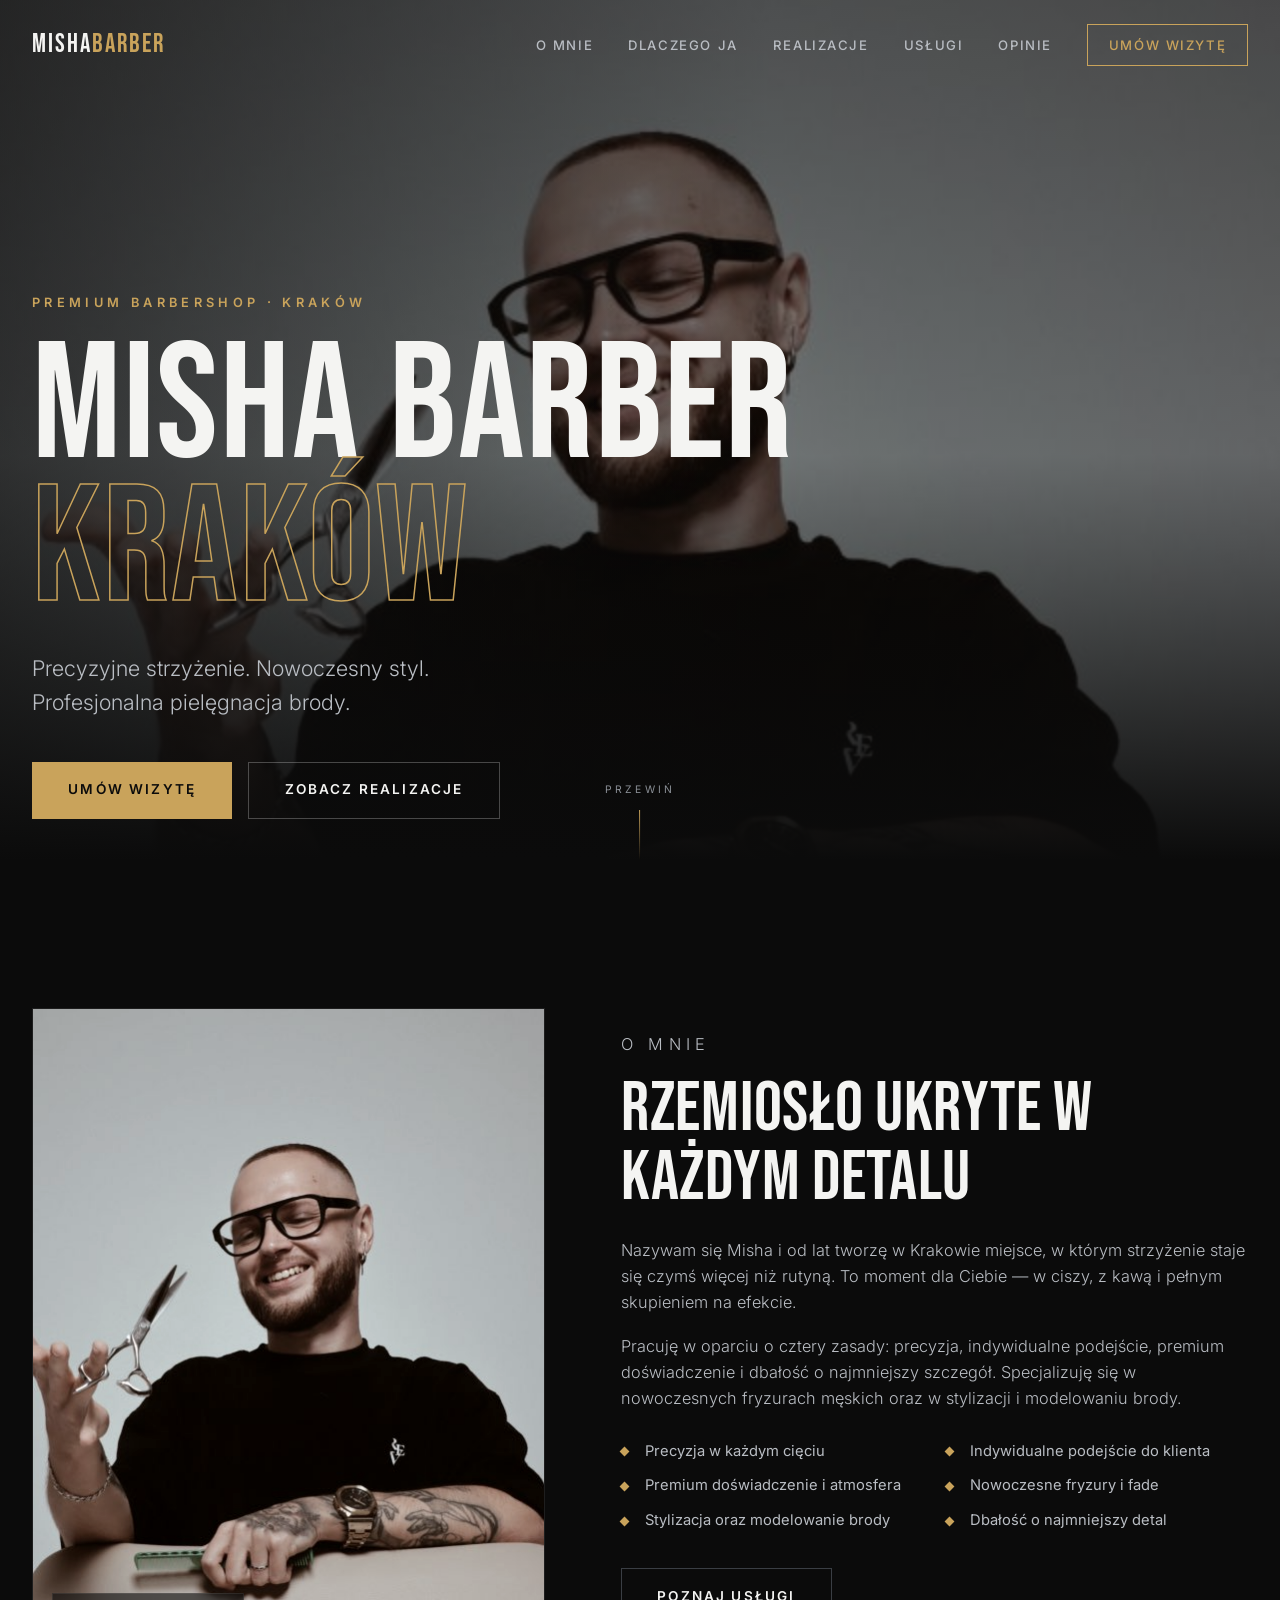
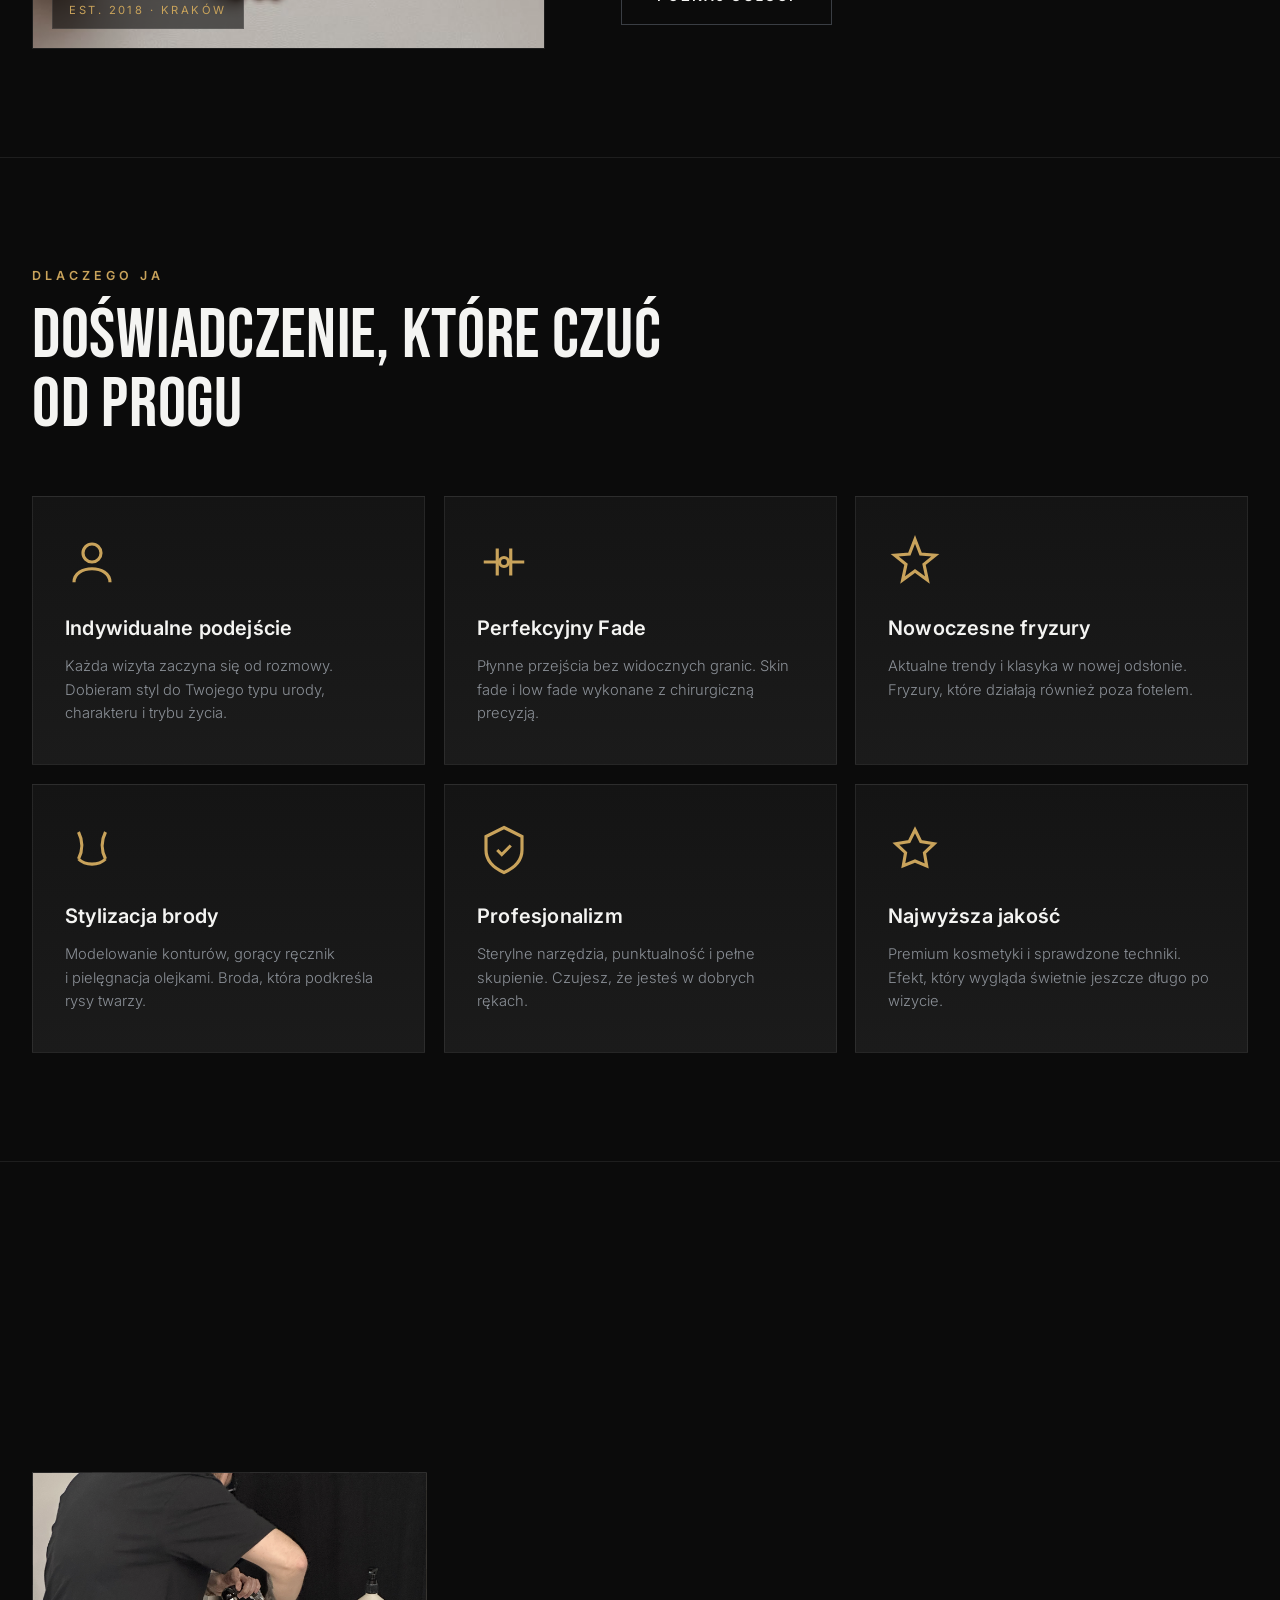
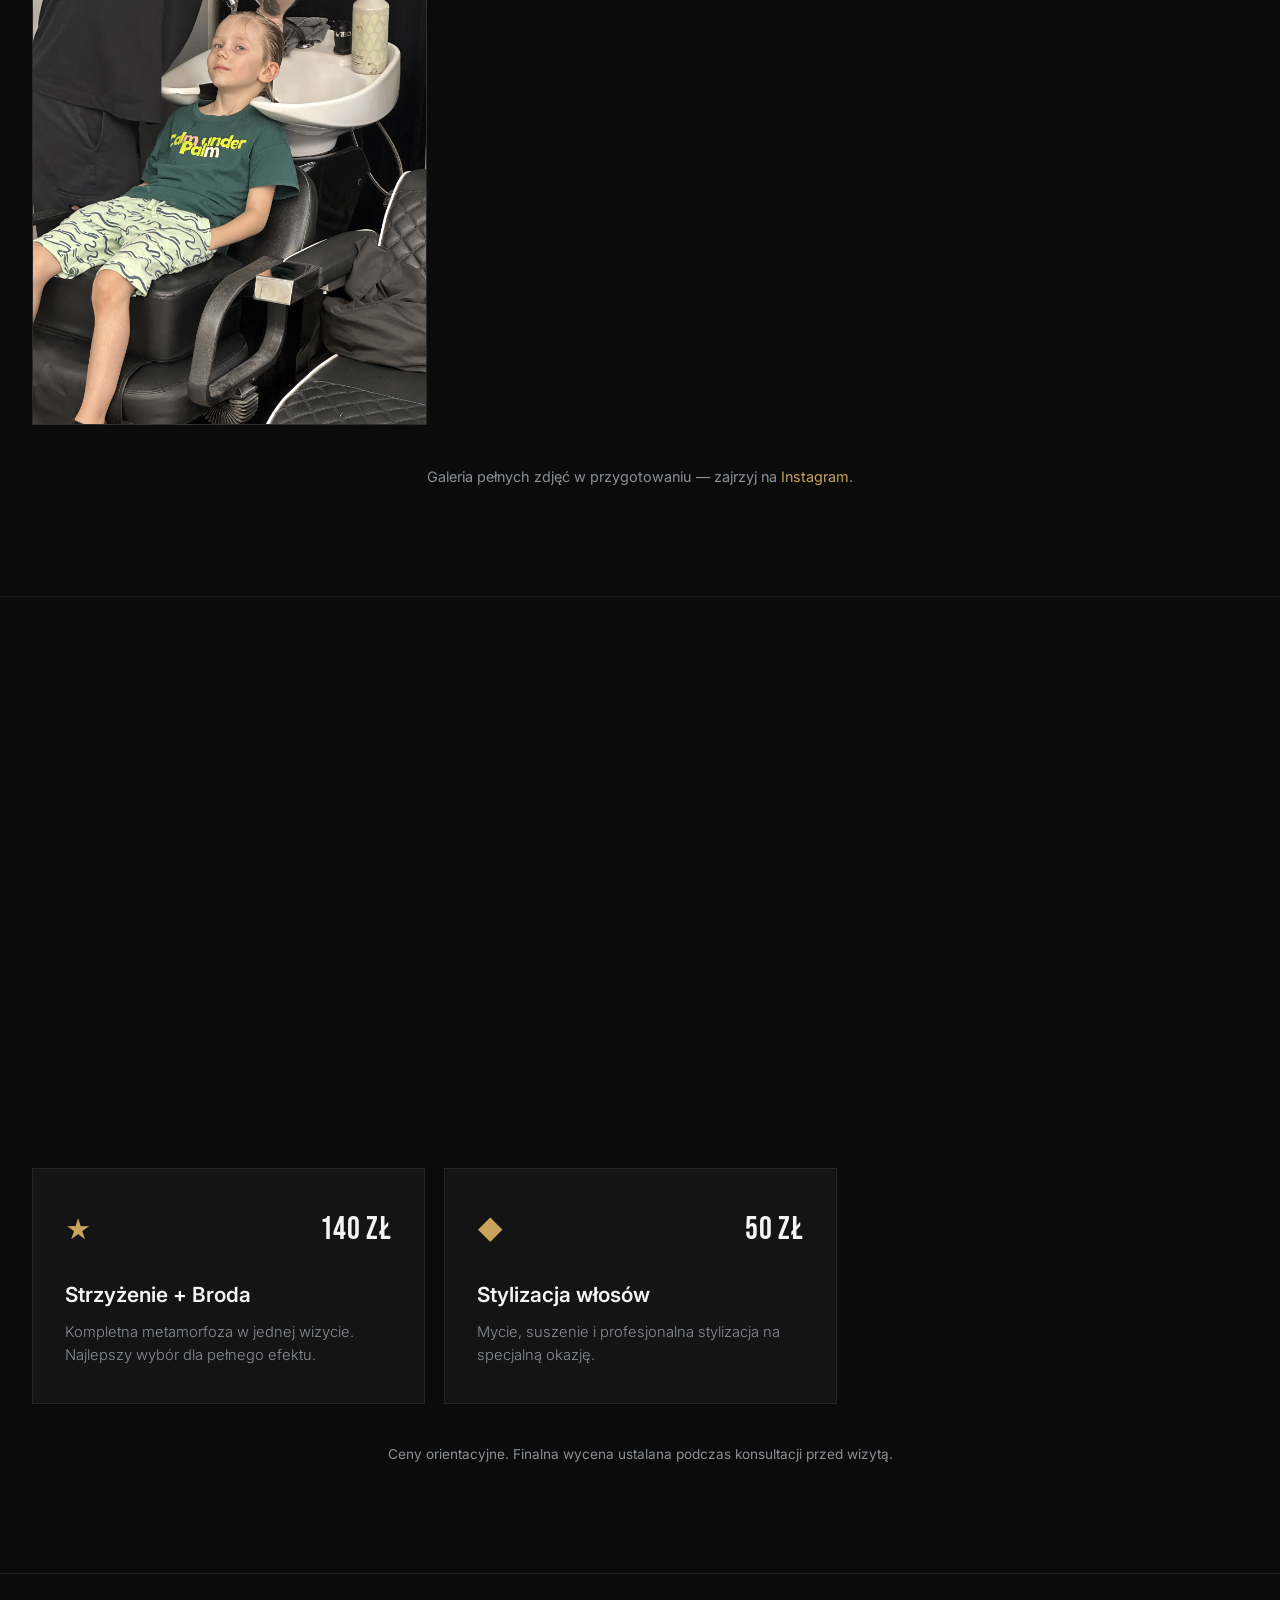
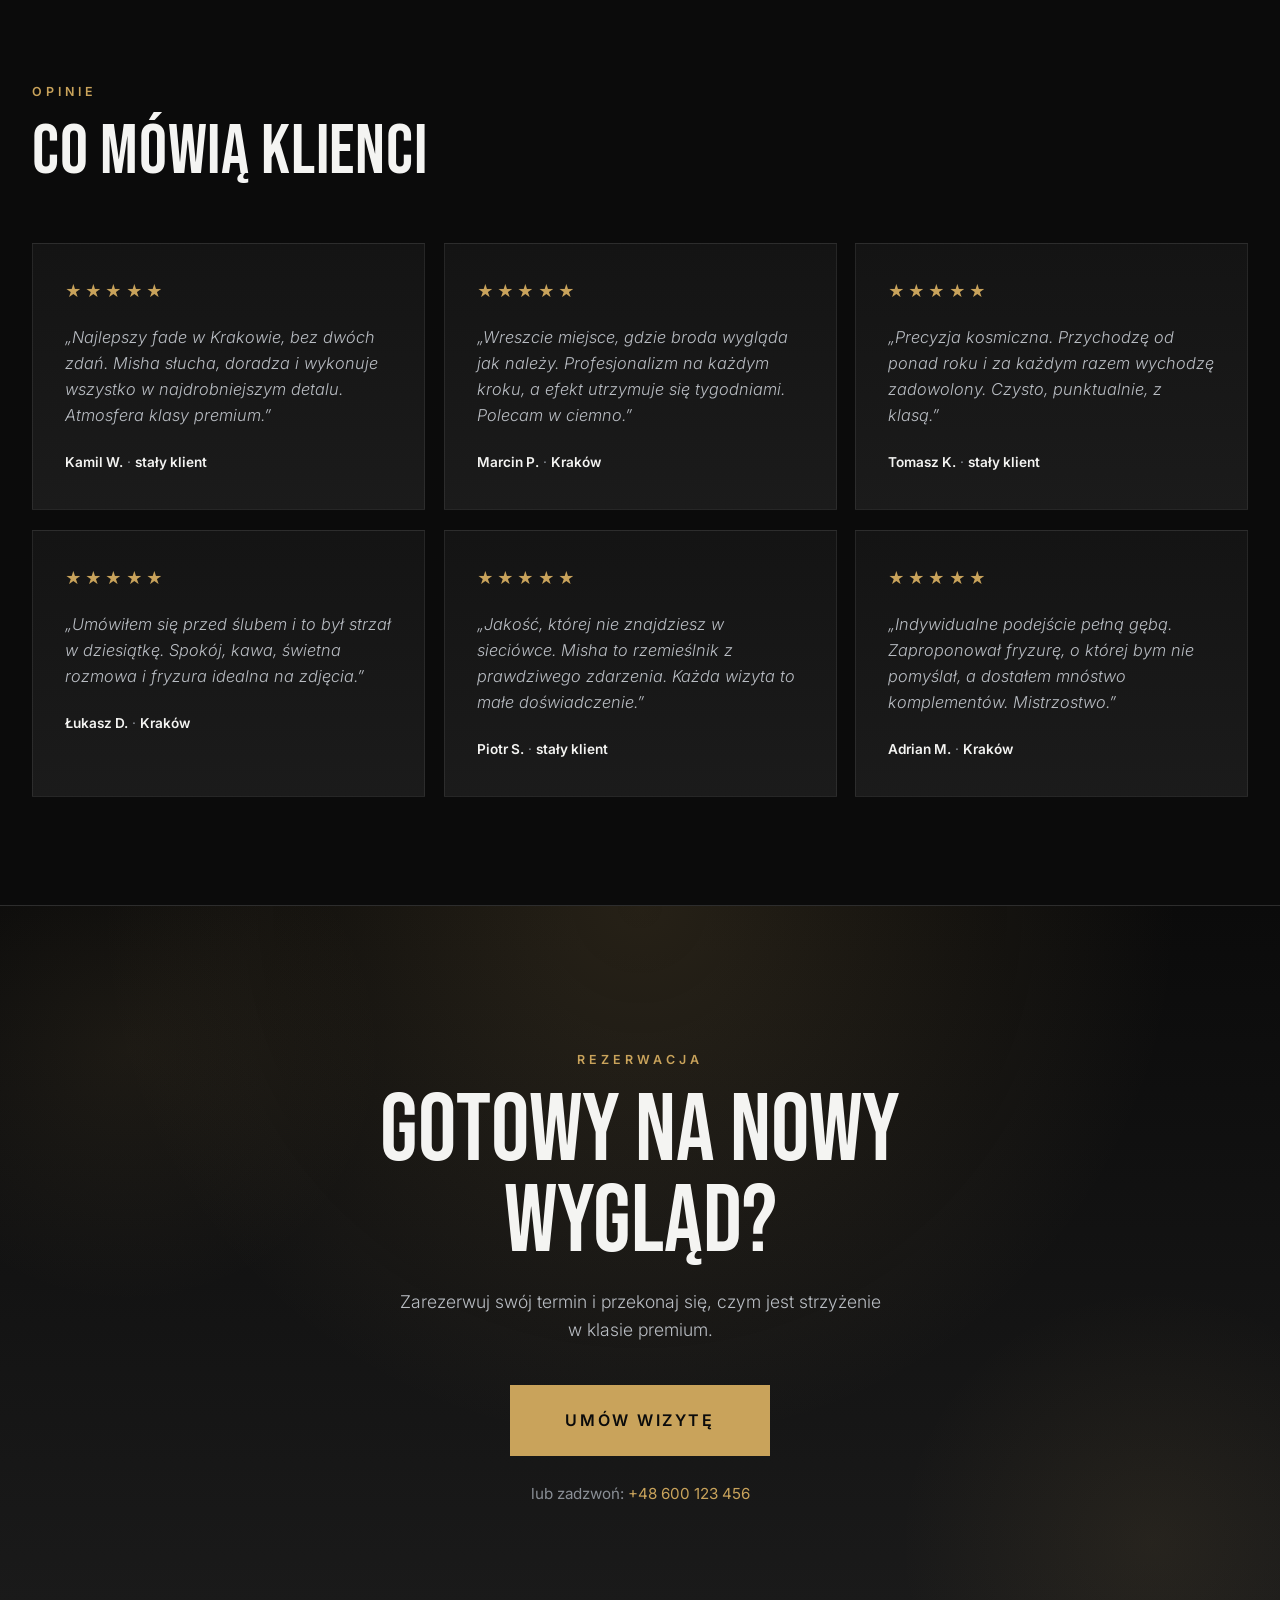
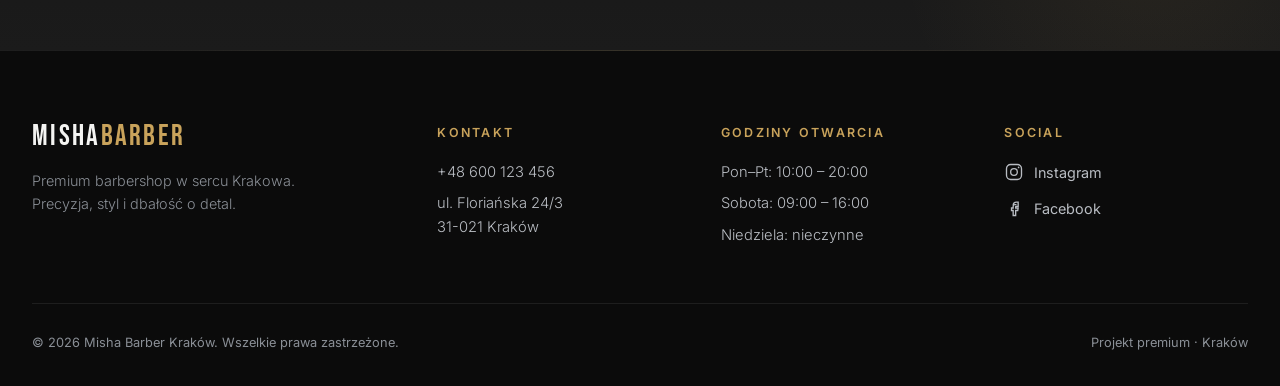
==== commit a72ac297: "Dodaj favicon (monogram M)" ====
--- a/index.html
+++ b/index.html
@@ -12,6 +12,13 @@
   <meta name="robots" content="index, follow" />
   <meta name="theme-color" content="#0B0B0B" />
   <link rel="canonical" href="https://mishabarber.pl/" />
+
+  <!-- Favicon -->
+  <link rel="icon" type="image/svg+xml" href="/favicon.svg" />
+  <link rel="icon" type="image/png" sizes="32x32" href="/favicon-32.png" />
+  <link rel="icon" type="image/png" sizes="16x16" href="/favicon-16.png" />
+  <link rel="icon" href="/favicon.ico" sizes="any" />
+  <link rel="apple-touch-icon" href="/apple-touch-icon.png" />
 
   <!-- Open Graph -->
   <meta property="og:type" content="business.business" />
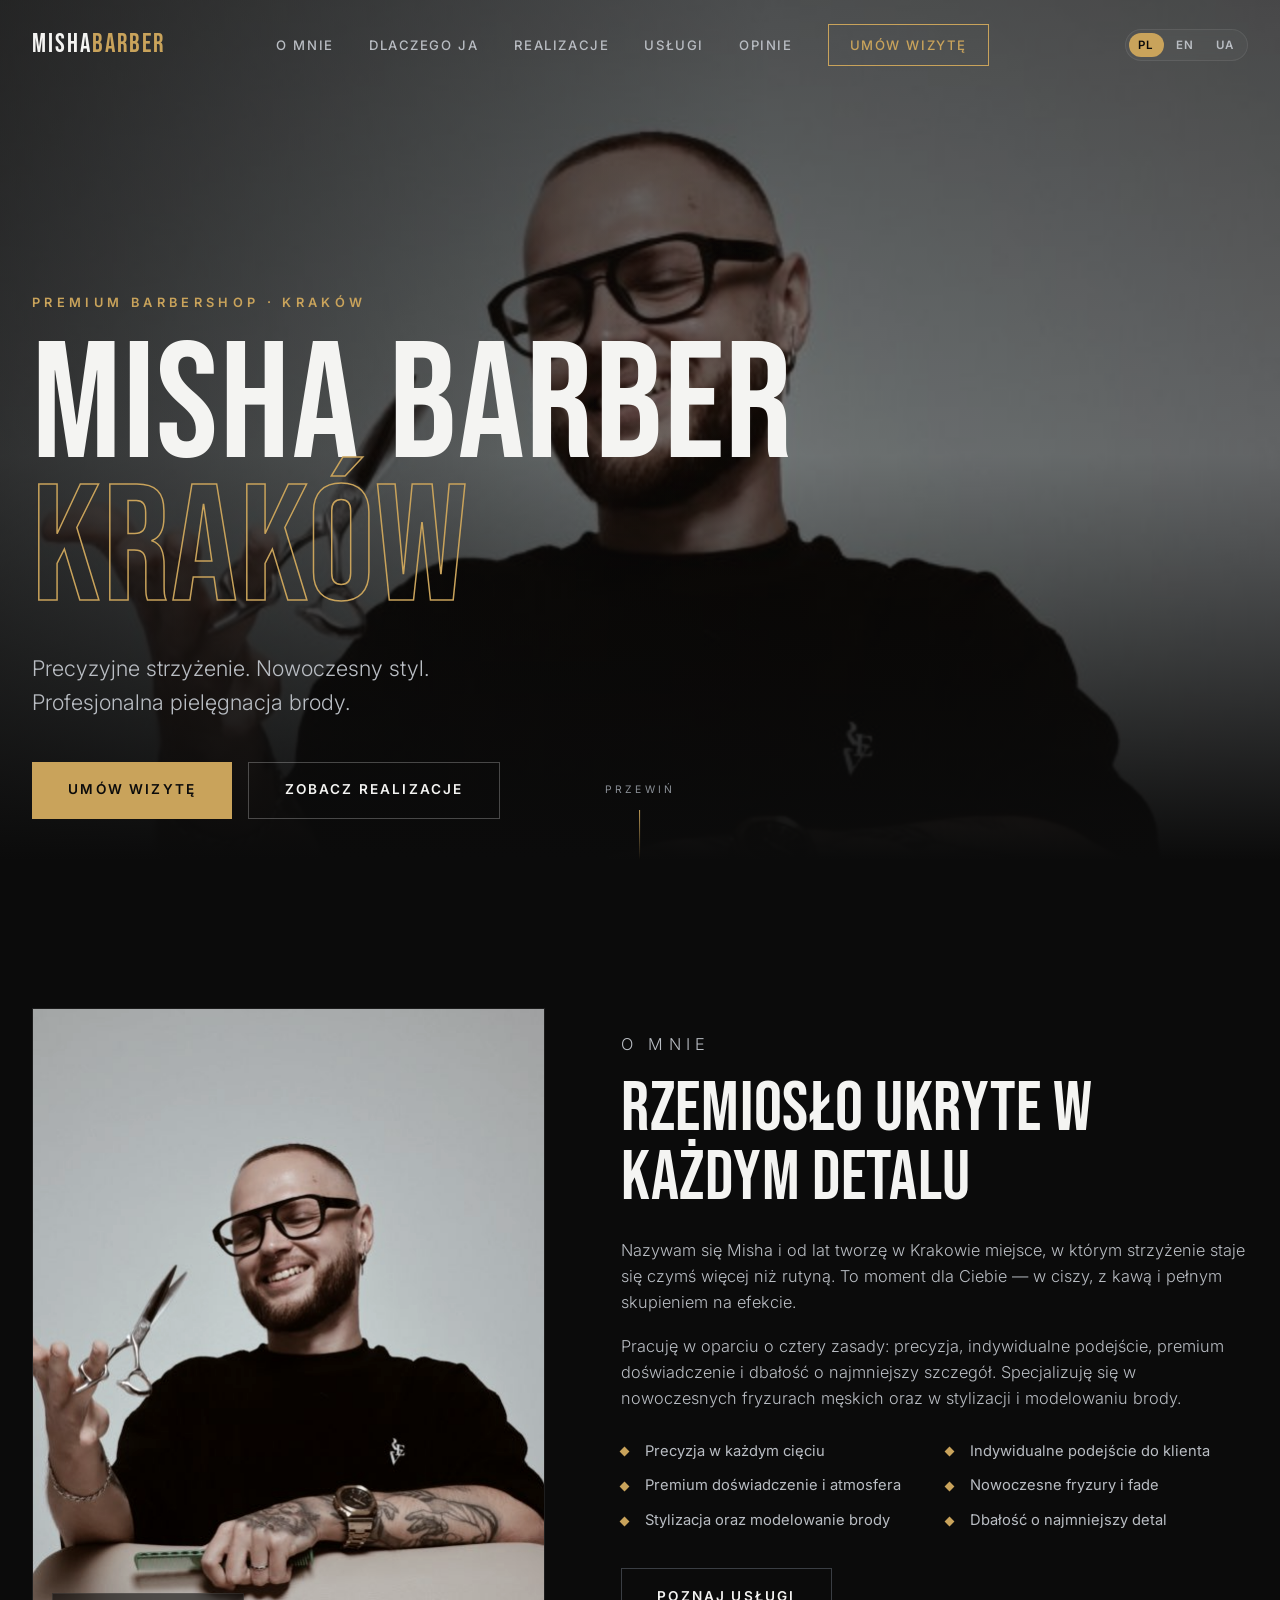
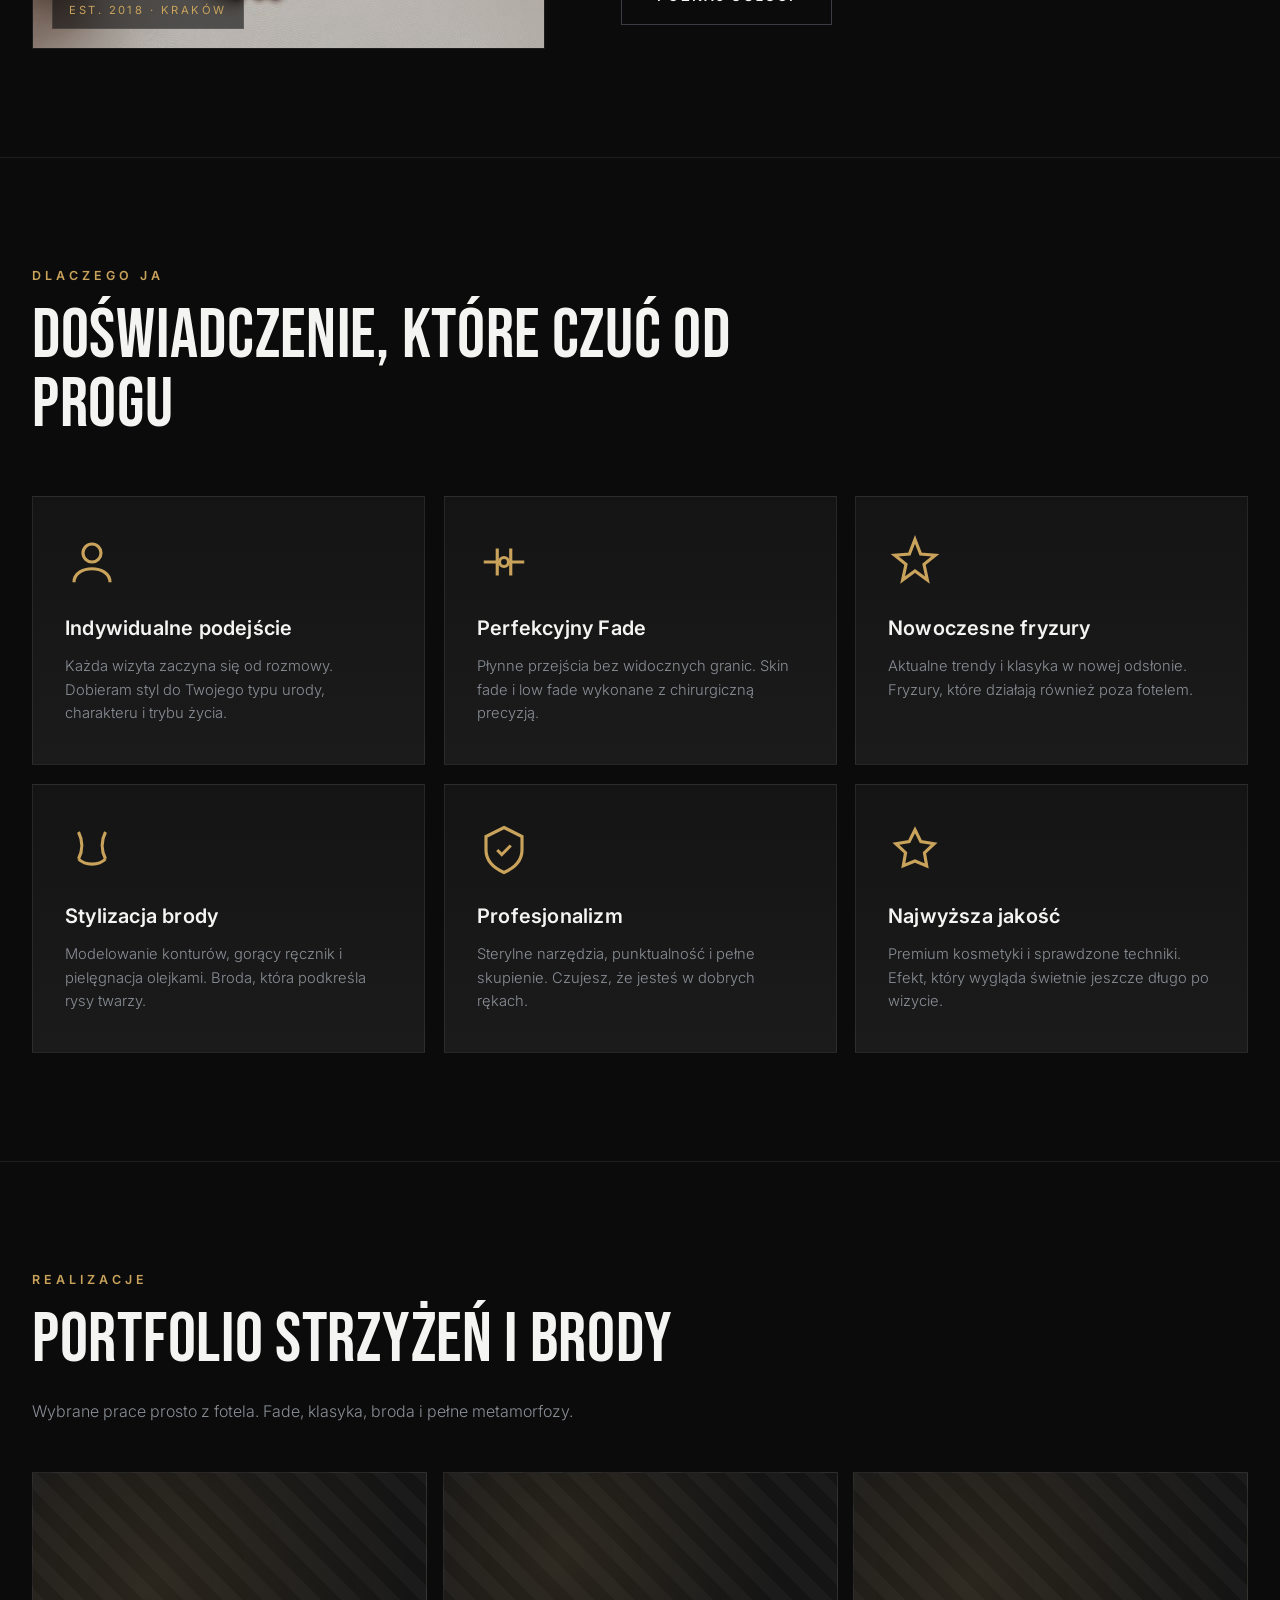
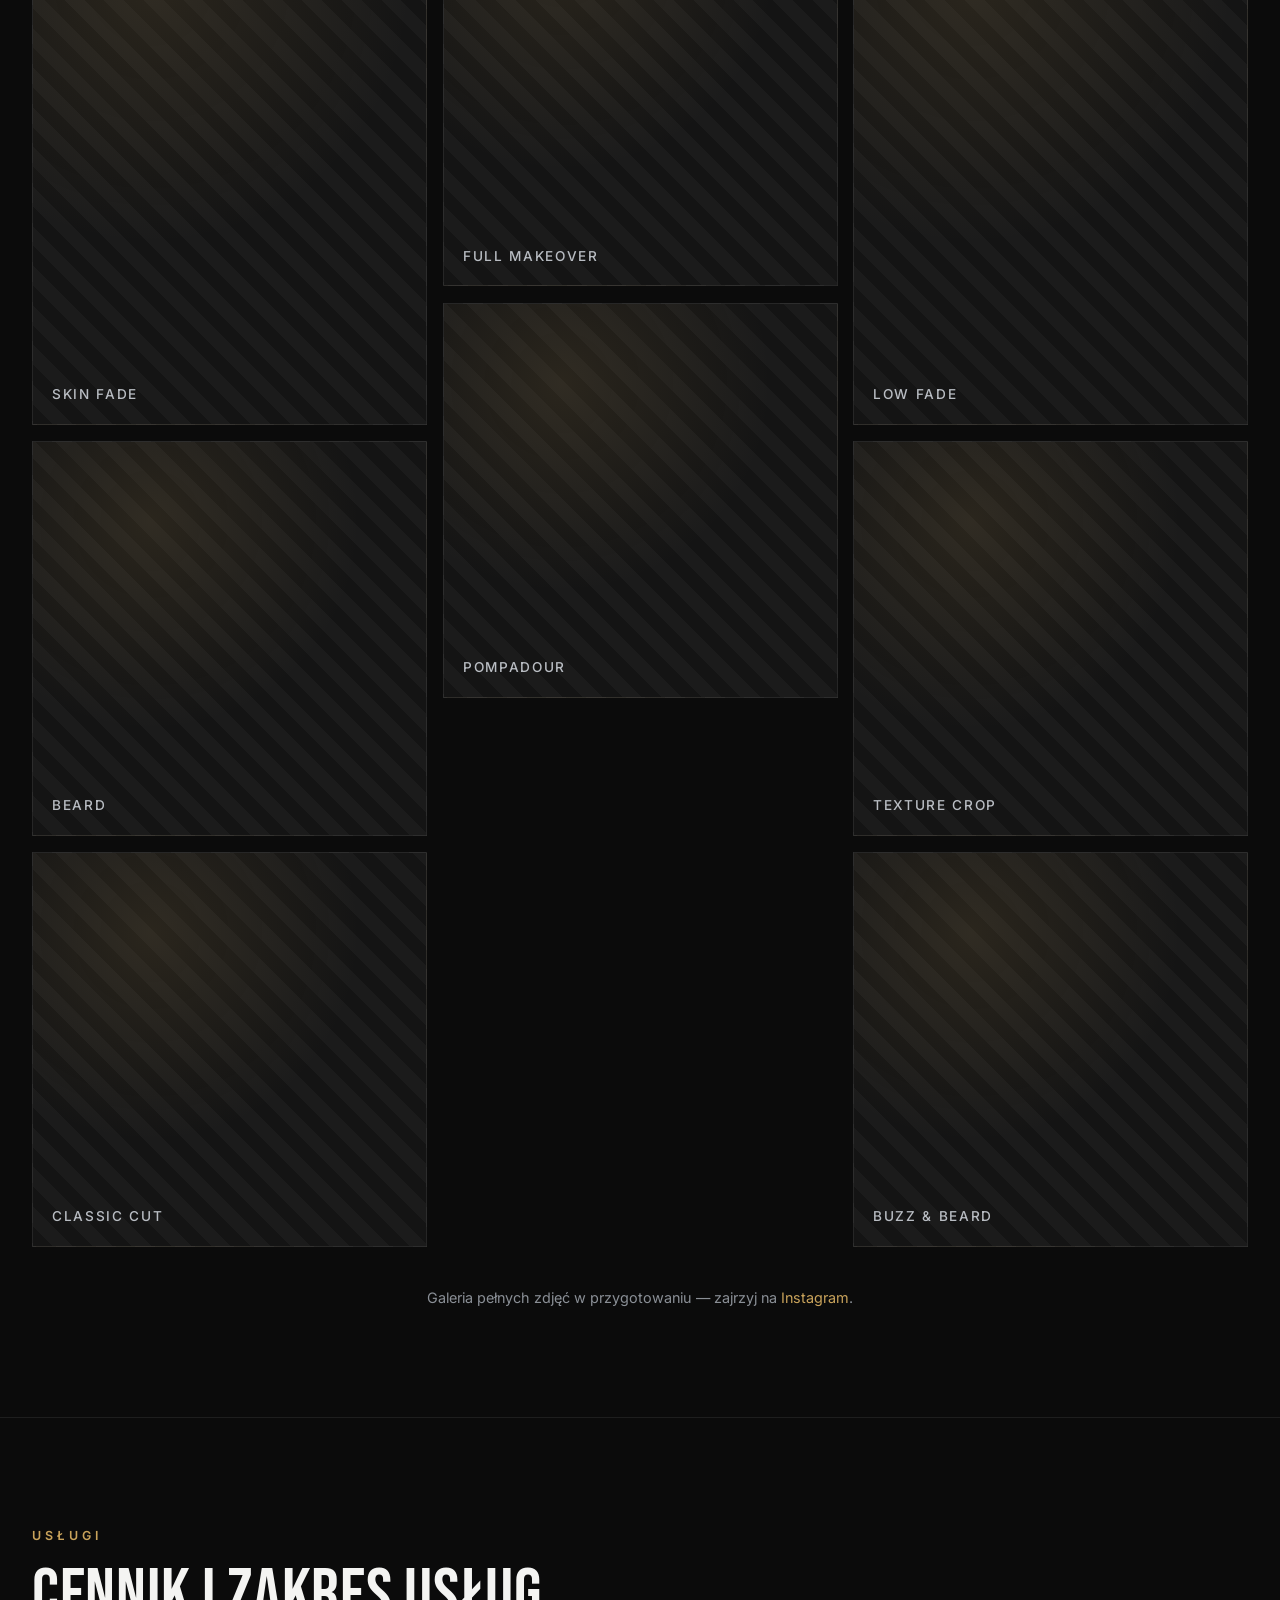
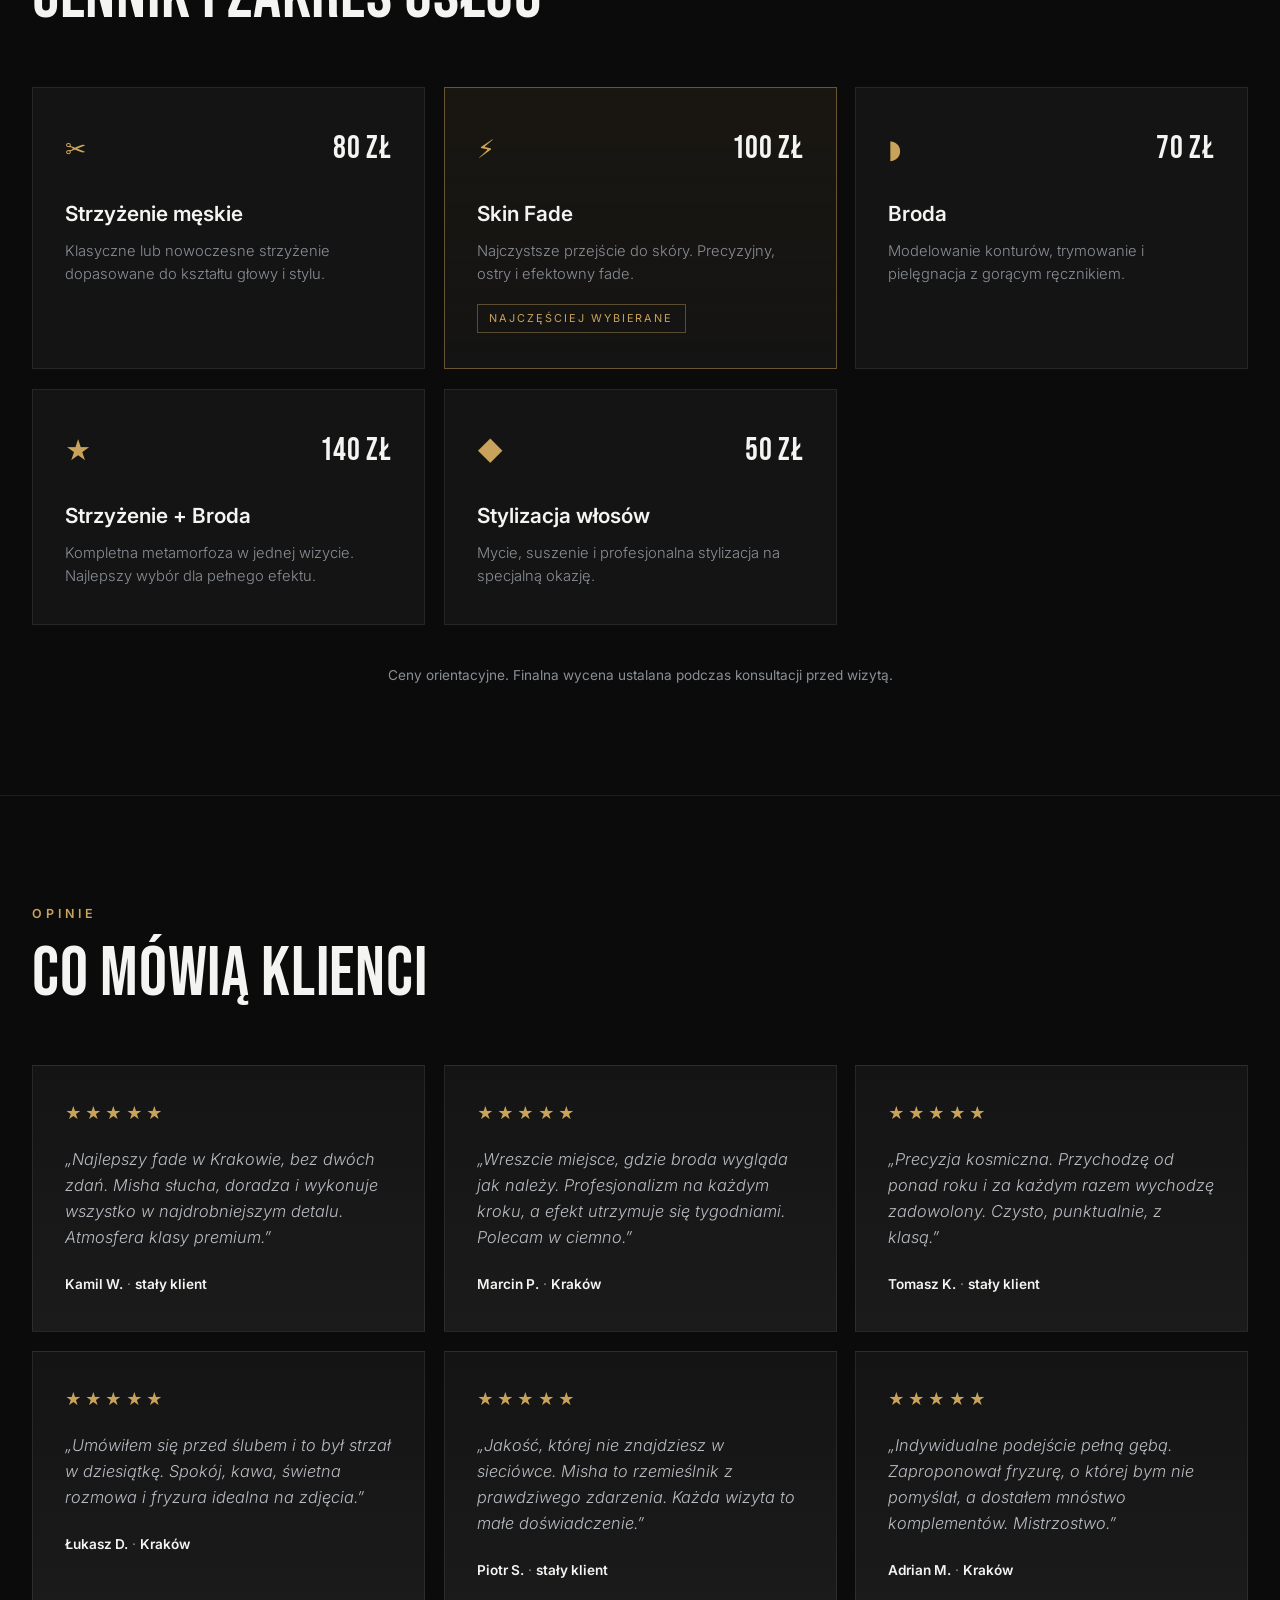
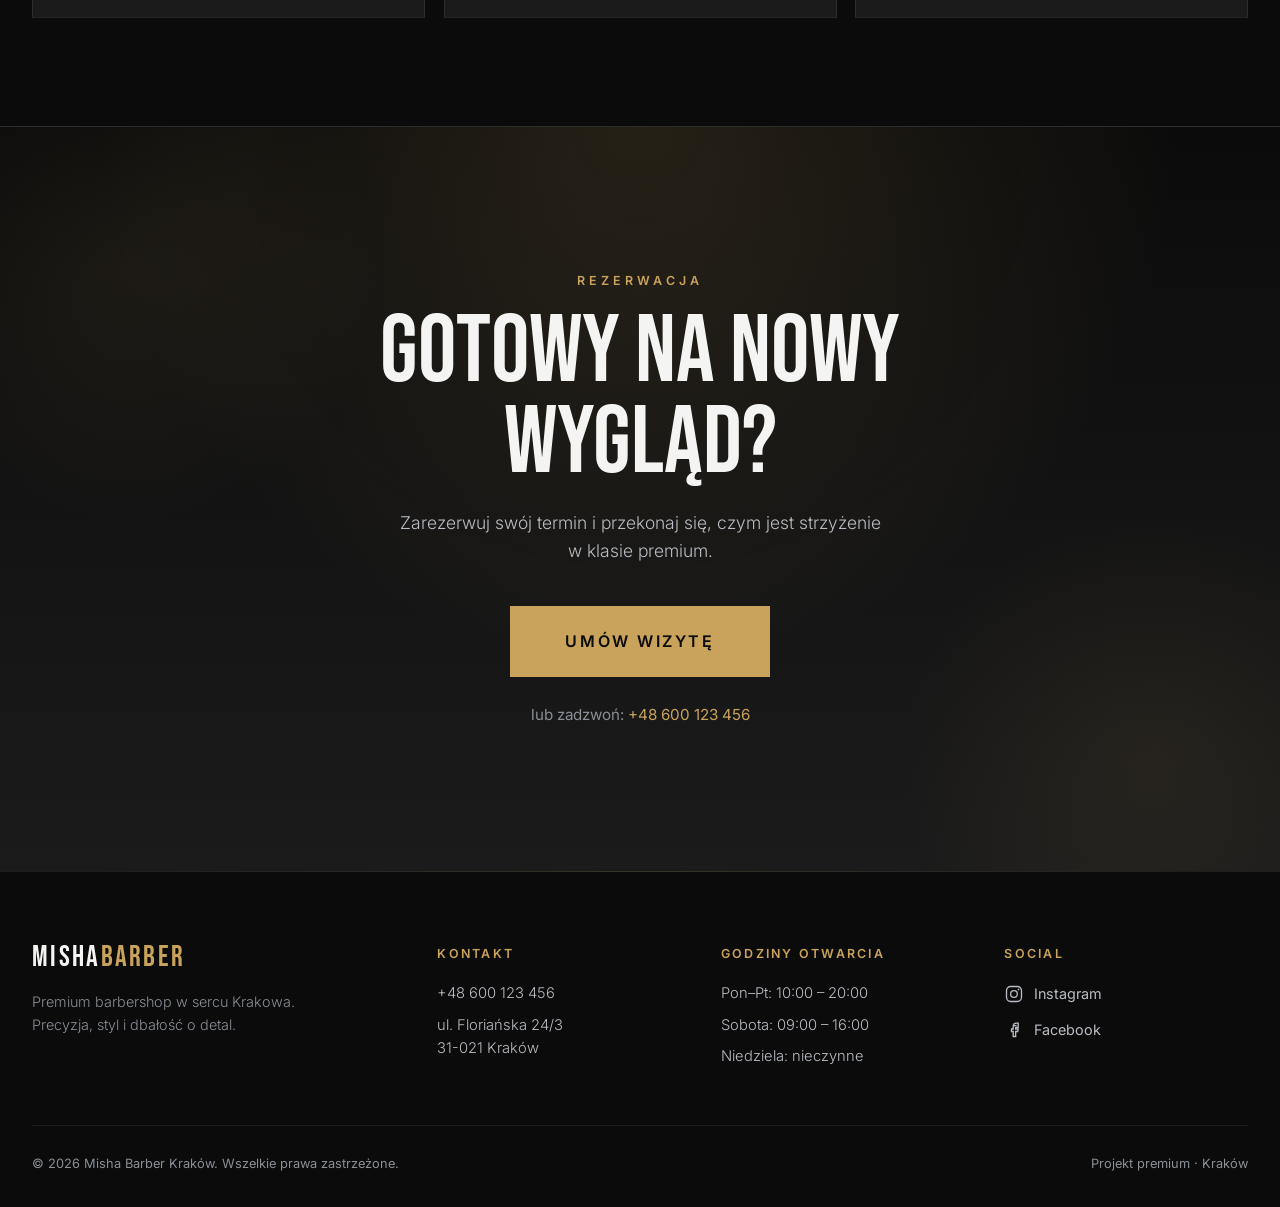
==== commit e05b905b: "Wielojęzyczność: PL / EN / UK + przełącznik języka + i18n w CMS" ====
--- a/index.html
+++ b/index.html
@@ -4,7 +4,7 @@
   <meta charset="UTF-8" />
   <meta name="viewport" content="width=device-width, initial-scale=1.0" />
 
-  <!-- Primary SEO -->
+  <!-- Primary SEO (default: Polish — local Kraków market) -->
   <title>Misha Barber Kraków — Barbershop, Skin Fade i Stylizacja Brody</title>
   <meta name="description" content="Misha Barber Kraków — premium barbershop. Precyzyjne strzyżenie męskie, perfekcyjny skin fade i profesjonalna pielęgnacja brody. Umów wizytę w centrum Krakowa." />
   <meta name="keywords" content="Barber Kraków, Barbershop Kraków, Fryzjer męski Kraków, Skin Fade Kraków, Broda Kraków, strzyżenie męskie Kraków" />
@@ -23,6 +23,8 @@
   <!-- Open Graph -->
   <meta property="og:type" content="business.business" />
   <meta property="og:locale" content="pl_PL" />
+  <meta property="og:locale:alternate" content="en_US" />
+  <meta property="og:locale:alternate" content="uk_UA" />
   <meta property="og:site_name" content="Misha Barber Kraków" />
   <meta property="og:title" content="Misha Barber Kraków — Premium Barbershop" />
   <meta property="og:description" content="Precyzyjne strzyżenie. Nowoczesny styl. Profesjonalna pielęgnacja brody. Umów wizytę w sercu Krakowa." />
@@ -100,14 +102,19 @@
         MISHA<span>BARBER</span>
       </a>
       <nav class="nav__links" id="navLinks" aria-label="Nawigacja główna">
-        <a href="#about">O mnie</a>
-        <a href="#why">Dlaczego ja</a>
-        <a href="#gallery">Realizacje</a>
-        <a href="#services">Usługi</a>
-        <a href="#reviews">Opinie</a>
-        <a href="#booking" class="nav__cta">Umów wizytę</a>
+        <a href="#about" data-i18n="nav.about">O mnie</a>
+        <a href="#why" data-i18n="nav.why">Dlaczego ja</a>
+        <a href="#gallery" data-i18n="nav.gallery">Realizacje</a>
+        <a href="#services" data-i18n="nav.services">Usługi</a>
+        <a href="#reviews" data-i18n="nav.reviews">Opinie</a>
+        <a href="#booking" class="nav__cta" data-i18n="cta.book">Umów wizytę</a>
       </nav>
-      <button class="nav__burger" id="burger" aria-label="Otwórz menu" aria-expanded="false">
+      <div class="lang-switch" id="langSwitch" role="group" aria-label="Język / Language">
+        <button type="button" data-lang="pl" class="is-active">PL</button>
+        <button type="button" data-lang="en">EN</button>
+        <button type="button" data-lang="uk">UA</button>
+      </div>
+      <button class="nav__burger" id="burger" aria-label="Menu" aria-expanded="false">
         <span></span><span></span><span></span>
       </button>
     </div>
@@ -120,16 +127,16 @@
       <div class="hero__overlay"></div>
     </div>
     <div class="hero__content reveal">
-      <p class="hero__eyebrow">Premium Barbershop · Kraków</p>
+      <p class="hero__eyebrow" data-i18n="hero.eyebrow">Premium Barbershop · Kraków</p>
       <h1 class="hero__title">Misha Barber<span>Kraków</span></h1>
       <p class="hero__subtitle" data-cms="hero.subtitle">Precyzyjne strzyżenie. Nowoczesny styl. Profesjonalna pielęgnacja brody.</p>
       <div class="hero__actions">
-        <a href="#booking" class="btn btn--gold">Umów wizytę</a>
-        <a href="#gallery" class="btn btn--ghost">Zobacz realizacje</a>
-      </div>
-    </div>
-    <a href="#about" class="scroll-ind" aria-label="Przewiń w dół">
-      <span class="scroll-ind__text">Przewiń</span>
+        <a href="#booking" class="btn btn--gold" data-i18n="cta.book">Umów wizytę</a>
+        <a href="#gallery" class="btn btn--ghost" data-i18n="cta.gallery">Zobacz realizacje</a>
+      </div>
+    </div>
+    <a href="#about" class="scroll-ind" aria-label="Scroll">
+      <span class="scroll-ind__text" data-i18n="scroll">Przewiń</span>
       <span class="scroll-ind__line"></span>
     </a>
   </section>
@@ -142,19 +149,19 @@
         <div class="about__badge">EST. 2018 · KRAKÓW</div>
       </div>
       <div class="about__text reveal">
-        <p class="section__eyebrow">O mnie</p>
+        <p class="section__eyebrow" data-i18n="about.eyebrow">O mnie</p>
         <h2 class="section__title" data-cms="about.title">Rzemiosło ukryte w&nbsp;każdym detalu</h2>
         <p data-cms="about.paragraph1">Nazywam się <strong>Misha</strong> i&nbsp;od lat tworzę w&nbsp;Krakowie miejsce, w&nbsp;którym strzyżenie staje się czymś więcej niż rutyną. To moment dla Ciebie — w&nbsp;ciszy, z&nbsp;kawą i&nbsp;pełnym skupieniem na efekcie.</p>
         <p data-cms="about.paragraph2">Pracuję w&nbsp;oparciu o&nbsp;cztery zasady: precyzja, indywidualne podejście, premium doświadczenie i&nbsp;dbałość o&nbsp;najmniejszy szczegół. Specjalizuję się w&nbsp;nowoczesnych fryzurach męskich oraz w&nbsp;stylizacji i&nbsp;modelowaniu brody.</p>
         <ul class="about__list">
-          <li>Precyzja w&nbsp;każdym cięciu</li>
-          <li>Indywidualne podejście do klienta</li>
-          <li>Premium doświadczenie i&nbsp;atmosfera</li>
-          <li>Nowoczesne fryzury i&nbsp;fade</li>
-          <li>Stylizacja oraz modelowanie brody</li>
-          <li>Dbałość o&nbsp;najmniejszy detal</li>
+          <li data-i18n="about.li1">Precyzja w&nbsp;każdym cięciu</li>
+          <li data-i18n="about.li2">Indywidualne podejście do klienta</li>
+          <li data-i18n="about.li3">Premium doświadczenie i&nbsp;atmosfera</li>
+          <li data-i18n="about.li4">Nowoczesne fryzury i&nbsp;fade</li>
+          <li data-i18n="about.li5">Stylizacja oraz modelowanie brody</li>
+          <li data-i18n="about.li6">Dbałość o&nbsp;najmniejszy detal</li>
         </ul>
-        <a href="#services" class="btn btn--outline">Poznaj usługi</a>
+        <a href="#services" class="btn btn--outline" data-i18n="about.cta">Poznaj usługi</a>
       </div>
     </div>
   </section>
@@ -162,51 +169,51 @@
   <!-- ===== WHY ===== -->
   <section class="why" id="why">
     <div class="why__head reveal">
-      <p class="section__eyebrow">Dlaczego ja</p>
-      <h2 class="section__title">Doświadczenie, które czuć od&nbsp;progu</h2>
+      <p class="section__eyebrow" data-i18n="why.eyebrow">Dlaczego ja</p>
+      <h2 class="section__title" data-i18n="why.title">Doświadczenie, które czuć od&nbsp;progu</h2>
     </div>
     <div class="why__grid">
       <article class="feature reveal">
         <div class="feature__icon" aria-hidden="true">
           <svg viewBox="0 0 24 24" fill="none" stroke="currentColor" stroke-width="1.4"><circle cx="12" cy="8" r="4"/><path d="M4 21c0-4 4-6 8-6s8 2 8 6"/></svg>
         </div>
-        <h3>Indywidualne podejście</h3>
-        <p>Każda wizyta zaczyna się od rozmowy. Dobieram styl do Twojego typu urody, charakteru i&nbsp;trybu życia.</p>
+        <h3 data-i18n="why.f1.t">Indywidualne podejście</h3>
+        <p data-i18n="why.f1.d">Każda wizyta zaczyna się od rozmowy. Dobieram styl do Twojego typu urody, charakteru i&nbsp;trybu życia.</p>
       </article>
       <article class="feature reveal">
         <div class="feature__icon" aria-hidden="true">
           <svg viewBox="0 0 24 24" fill="none" stroke="currentColor" stroke-width="1.4"><path d="M3 12h6M15 12h6M9 6v12M15 6v12"/><circle cx="12" cy="12" r="2"/></svg>
         </div>
-        <h3>Perfekcyjny Fade</h3>
-        <p>Płynne przejścia bez widocznych granic. Skin fade i&nbsp;low fade wykonane z&nbsp;chirurgiczną precyzją.</p>
+        <h3 data-i18n="why.f2.t">Perfekcyjny Fade</h3>
+        <p data-i18n="why.f2.d">Płynne przejścia bez widocznych granic. Skin fade i&nbsp;low fade wykonane z&nbsp;chirurgiczną precyzją.</p>
       </article>
       <article class="feature reveal">
         <div class="feature__icon" aria-hidden="true">
           <svg viewBox="0 0 24 24" fill="none" stroke="currentColor" stroke-width="1.4"><path d="M12 2l2.5 6.5L21 9l-5 4 1.5 7L12 16l-5.5 4L8 13 3 9l6.5-.5z"/></svg>
         </div>
-        <h3>Nowoczesne fryzury</h3>
-        <p>Aktualne trendy i&nbsp;klasyka w&nbsp;nowej odsłonie. Fryzury, które działają również poza fotelem.</p>
+        <h3 data-i18n="why.f3.t">Nowoczesne fryzury</h3>
+        <p data-i18n="why.f3.d">Aktualne trendy i&nbsp;klasyka w&nbsp;nowej odsłonie. Fryzury, które działają również poza fotelem.</p>
       </article>
       <article class="feature reveal">
         <div class="feature__icon" aria-hidden="true">
           <svg viewBox="0 0 24 24" fill="none" stroke="currentColor" stroke-width="1.4"><path d="M6 4c2 4 2 8 0 12M18 4c-2 4-2 8 0 12M6 16c3 3 9 3 12 0"/></svg>
         </div>
-        <h3>Stylizacja brody</h3>
-        <p>Modelowanie konturów, gorący ręcznik i&nbsp;pielęgnacja olejkami. Broda, która podkreśla rysy twarzy.</p>
+        <h3 data-i18n="why.f4.t">Stylizacja brody</h3>
+        <p data-i18n="why.f4.d">Modelowanie konturów, gorący ręcznik i&nbsp;pielęgnacja olejkami. Broda, która podkreśla rysy twarzy.</p>
       </article>
       <article class="feature reveal">
         <div class="feature__icon" aria-hidden="true">
           <svg viewBox="0 0 24 24" fill="none" stroke="currentColor" stroke-width="1.4"><path d="M12 2l8 4v6c0 5-3.5 8-8 10-4.5-2-8-5-8-10V6z"/><path d="M9 12l2 2 4-4"/></svg>
         </div>
-        <h3>Profesjonalizm</h3>
-        <p>Sterylne narzędzia, punktualność i&nbsp;pełne skupienie. Czujesz, że jesteś w&nbsp;dobrych rękach.</p>
+        <h3 data-i18n="why.f5.t">Profesjonalizm</h3>
+        <p data-i18n="why.f5.d">Sterylne narzędzia, punktualność i&nbsp;pełne skupienie. Czujesz, że jesteś w&nbsp;dobrych rękach.</p>
       </article>
       <article class="feature reveal">
         <div class="feature__icon" aria-hidden="true">
           <svg viewBox="0 0 24 24" fill="none" stroke="currentColor" stroke-width="1.4"><path d="M12 3l2.6 5.3 5.9.9-4.3 4.1 1 5.8L12 16.9 6.8 19l1-5.8L3.5 9.2l5.9-.9z"/></svg>
         </div>
-        <h3>Najwyższa jakość</h3>
-        <p>Premium kosmetyki i&nbsp;sprawdzone techniki. Efekt, który wygląda świetnie jeszcze długo po wizycie.</p>
+        <h3 data-i18n="why.f6.t">Najwyższa jakość</h3>
+        <p data-i18n="why.f6.d">Premium kosmetyki i&nbsp;sprawdzone techniki. Efekt, który wygląda świetnie jeszcze długo po wizycie.</p>
       </article>
     </div>
   </section>
@@ -214,29 +221,28 @@
   <!-- ===== GALLERY ===== -->
   <section class="gallery" id="gallery">
     <div class="gallery__head reveal">
-      <p class="section__eyebrow">Realizacje</p>
-      <h2 class="section__title">Portfolio strzyżeń i&nbsp;brody</h2>
-      <p class="gallery__lead">Wybrane prace prosto z&nbsp;fotela. Fade, klasyka, broda i&nbsp;pełne metamorfozy.</p>
+      <p class="section__eyebrow" data-i18n="gallery.eyebrow">Realizacje</p>
+      <h2 class="section__title" data-i18n="gallery.title">Portfolio strzyżeń i&nbsp;brody</h2>
+      <p class="gallery__lead" data-i18n="gallery.lead">Wybrane prace prosto z&nbsp;fotela. Fade, klasyka, broda i&nbsp;pełne metamorfozy.</p>
     </div>
     <div class="masonry" id="masonry">
-      <!-- Tiles render as elegant placeholders; replace data-tile content with photos in /assets -->
       <figure class="tile tile--tall reveal" data-tile="Skin Fade"><span>Skin Fade</span></figure>
-      <figure class="tile reveal" data-tile="Broda"><span>Modelowanie brody</span></figure>
+      <figure class="tile reveal" data-tile="Broda"><span>Beard</span></figure>
       <figure class="tile reveal" data-tile="Classic"><span>Classic Cut</span></figure>
-      <figure class="tile tile--wide reveal" data-tile="Metamorfoza"><span>Pełna metamorfoza</span></figure>
+      <figure class="tile tile--wide reveal" data-tile="Metamorfoza"><span>Full makeover</span></figure>
       <figure class="tile reveal" data-tile="Pompadour"><span>Pompadour</span></figure>
       <figure class="tile tile--tall reveal" data-tile="Low Fade"><span>Low Fade</span></figure>
       <figure class="tile reveal" data-tile="Crop"><span>Texture Crop</span></figure>
       <figure class="tile reveal" data-tile="Buzz"><span>Buzz &amp; Beard</span></figure>
     </div>
-    <p class="gallery__note">Galeria pełnych zdjęć w&nbsp;przygotowaniu — zajrzyj na <a href="https://www.instagram.com/misha.barber.krakow" target="_blank" rel="noopener">Instagram</a>.</p>
+    <p class="gallery__note" data-i18n-html="gallery.note">Galeria pełnych zdjęć w&nbsp;przygotowaniu — zajrzyj na <a href="https://www.instagram.com/misha.barber.krakow" target="_blank" rel="noopener">Instagram</a>.</p>
   </section>
 
   <!-- ===== SERVICES ===== -->
   <section class="services" id="services">
     <div class="services__head reveal">
-      <p class="section__eyebrow">Usługi</p>
-      <h2 class="section__title">Cennik i&nbsp;zakres usług</h2>
+      <p class="section__eyebrow" data-i18n="services.eyebrow">Usługi</p>
+      <h2 class="section__title" data-i18n="services.title">Cennik i&nbsp;zakres usług</h2>
     </div>
     <div class="services__grid">
       <article class="service reveal">
@@ -254,7 +260,7 @@
         </div>
         <h3 data-cms="services.1.name">Skin Fade</h3>
         <p data-cms="services.1.description">Najczystsze przejście do skóry. Precyzyjny, ostry i&nbsp;efektowny fade.</p>
-        <span class="service__tag">Najczęściej wybierane</span>
+        <span class="service__tag" data-i18n="services.tag">Najczęściej wybierane</span>
       </article>
       <article class="service reveal">
         <div class="service__top">
@@ -281,43 +287,43 @@
         <p data-cms="services.4.description">Mycie, suszenie i&nbsp;profesjonalna stylizacja na specjalną okazję.</p>
       </article>
     </div>
-    <p class="services__note">Ceny orientacyjne. Finalna wycena ustalana podczas konsultacji przed wizytą.</p>
+    <p class="services__note" data-i18n="services.note">Ceny orientacyjne. Finalna wycena ustalana podczas konsultacji przed wizytą.</p>
   </section>
 
   <!-- ===== TESTIMONIALS ===== -->
   <section class="reviews" id="reviews">
     <div class="reviews__head reveal">
-      <p class="section__eyebrow">Opinie</p>
-      <h2 class="section__title">Co mówią klienci</h2>
+      <p class="section__eyebrow" data-i18n="reviews.eyebrow">Opinie</p>
+      <h2 class="section__title" data-i18n="reviews.title">Co mówią klienci</h2>
     </div>
     <div class="reviews__grid">
       <blockquote class="review reveal">
-        <div class="review__stars" aria-label="Ocena 5 na 5">★★★★★</div>
+        <div class="review__stars" aria-label="5/5">★★★★★</div>
         <p data-cms="reviews.0.text">„Najlepszy fade w&nbsp;Krakowie, bez dwóch zdań. Misha słucha, doradza i&nbsp;wykonuje wszystko w&nbsp;najdrobniejszym detalu. Atmosfera klasy premium.”</p>
         <footer><span data-cms="reviews.0.author">Kamil W.</span> · <span data-cms="reviews.0.role">stały klient</span></footer>
       </blockquote>
       <blockquote class="review reveal">
-        <div class="review__stars" aria-label="Ocena 5 na 5">★★★★★</div>
+        <div class="review__stars" aria-label="5/5">★★★★★</div>
         <p data-cms="reviews.1.text">„Wreszcie miejsce, gdzie broda wygląda jak należy. Profesjonalizm na każdym kroku, a&nbsp;efekt utrzymuje się tygodniami. Polecam w&nbsp;ciemno.”</p>
         <footer><span data-cms="reviews.1.author">Marcin P.</span> · <span data-cms="reviews.1.role">Kraków</span></footer>
       </blockquote>
       <blockquote class="review reveal">
-        <div class="review__stars" aria-label="Ocena 5 na 5">★★★★★</div>
+        <div class="review__stars" aria-label="5/5">★★★★★</div>
         <p data-cms="reviews.2.text">„Precyzja kosmiczna. Przychodzę od ponad roku i&nbsp;za każdym razem wychodzę zadowolony. Czysto, punktualnie, z&nbsp;klasą.”</p>
         <footer><span data-cms="reviews.2.author">Tomasz K.</span> · <span data-cms="reviews.2.role">stały klient</span></footer>
       </blockquote>
       <blockquote class="review reveal">
-        <div class="review__stars" aria-label="Ocena 5 na 5">★★★★★</div>
+        <div class="review__stars" aria-label="5/5">★★★★★</div>
         <p data-cms="reviews.3.text">„Umówiłem się przed ślubem i&nbsp;to był strzał w&nbsp;dziesiątkę. Spokój, kawa, świetna rozmowa i&nbsp;fryzura idealna na zdjęcia.”</p>
         <footer><span data-cms="reviews.3.author">Łukasz D.</span> · <span data-cms="reviews.3.role">Kraków</span></footer>
       </blockquote>
       <blockquote class="review reveal">
-        <div class="review__stars" aria-label="Ocena 5 na 5">★★★★★</div>
+        <div class="review__stars" aria-label="5/5">★★★★★</div>
         <p data-cms="reviews.4.text">„Jakość, której nie znajdziesz w&nbsp;sieciówce. Misha to rzemieślnik z&nbsp;prawdziwego zdarzenia. Każda wizyta to małe doświadczenie.”</p>
         <footer><span data-cms="reviews.4.author">Piotr S.</span> · <span data-cms="reviews.4.role">stały klient</span></footer>
       </blockquote>
       <blockquote class="review reveal">
-        <div class="review__stars" aria-label="Ocena 5 na 5">★★★★★</div>
+        <div class="review__stars" aria-label="5/5">★★★★★</div>
         <p data-cms="reviews.5.text">„Indywidualne podejście pełną gębą. Zaproponował fryzurę, o&nbsp;której bym nie pomyślał, a&nbsp;dostałem mnóstwo komplementów. Mistrzostwo.”</p>
         <footer><span data-cms="reviews.5.author">Adrian M.</span> · <span data-cms="reviews.5.role">Kraków</span></footer>
       </blockquote>
@@ -327,11 +333,11 @@
   <!-- ===== BOOKING CTA ===== -->
   <section class="booking" id="booking">
     <div class="booking__inner reveal">
-      <p class="section__eyebrow">Rezerwacja</p>
-      <h2 class="booking__title">Gotowy na nowy wygląd?</h2>
-      <p class="booking__sub">Zarezerwuj swój termin i&nbsp;przekonaj się, czym jest strzyżenie w&nbsp;klasie premium.</p>
-      <a href="tel:+48600123456" class="btn btn--gold btn--xl" data-cms-tel>Umów wizytę</a>
-      <p class="booking__phone">lub zadzwoń: <a href="tel:+48600123456" data-cms="contact.phone" data-cms-tel>+48 600 123 456</a></p>
+      <p class="section__eyebrow" data-i18n="booking.eyebrow">Rezerwacja</p>
+      <h2 class="booking__title" data-i18n="booking.title">Gotowy na nowy wygląd?</h2>
+      <p class="booking__sub" data-i18n="booking.sub">Zarezerwuj swój termin i&nbsp;przekonaj się, czym jest strzyżenie w&nbsp;klasie premium.</p>
+      <a href="tel:+48600123456" class="btn btn--gold btn--xl" data-cms-tel data-i18n="cta.book">Umów wizytę</a>
+      <p class="booking__phone"><span data-i18n="booking.callLabel">lub zadzwoń:</span> <a href="tel:+48600123456" data-cms="contact.phone" data-cms-tel>+48 600 123 456</a></p>
     </div>
   </section>
 
@@ -340,21 +346,21 @@
     <div class="footer__grid">
       <div class="footer__brand">
         <a href="#hero" class="nav__logo">MISHA<span>BARBER</span></a>
-        <p>Premium barbershop w&nbsp;sercu Krakowa. Precyzja, styl i&nbsp;dbałość o&nbsp;detal.</p>
+        <p data-i18n="footer.tagline">Premium barbershop w&nbsp;sercu Krakowa. Precyzja, styl i&nbsp;dbałość o&nbsp;detal.</p>
       </div>
       <div class="footer__col">
-        <h4>Kontakt</h4>
+        <h4 data-i18n="footer.contact">Kontakt</h4>
         <p><a href="tel:+48600123456" data-cms="contact.phone" data-cms-tel>+48 600 123 456</a></p>
         <p><span data-cms="contact.address_line1">ul. Floriańska 24/3</span><br /><span data-cms="contact.address_line2">31-021 Kraków</span></p>
       </div>
       <div class="footer__col">
-        <h4>Godziny otwarcia</h4>
+        <h4 data-i18n="footer.hours">Godziny otwarcia</h4>
         <p data-cms="contact.hours_weekdays">Pon–Pt: 10:00 – 20:00</p>
         <p data-cms="contact.hours_saturday">Sobota: 09:00 – 16:00</p>
         <p data-cms="contact.hours_sunday">Niedziela: nieczynne</p>
       </div>
       <div class="footer__col">
-        <h4>Social</h4>
+        <h4 data-i18n="footer.social">Social</h4>
         <div class="footer__socials">
           <a href="https://www.instagram.com/misha.barber.krakow" data-cms-href="contact.instagram" target="_blank" rel="noopener" aria-label="Instagram">
             <svg viewBox="0 0 24 24" fill="none" stroke="currentColor" stroke-width="1.6"><rect x="3" y="3" width="18" height="18" rx="5"/><circle cx="12" cy="12" r="4"/><circle cx="17.5" cy="6.5" r="1" fill="currentColor" stroke="none"/></svg>
@@ -368,8 +374,8 @@
       </div>
     </div>
     <div class="footer__bottom">
-      <p>© <span id="year"></span> Misha Barber Kraków. Wszelkie prawa zastrzeżone.</p>
-      <p>Projekt premium · Kraków</p>
+      <p>© <span id="year"></span> Misha Barber Kraków. <span data-i18n="footer.rights">Wszelkie prawa zastrzeżone.</span></p>
+      <p data-i18n="footer.madeby">Projekt premium · Kraków</p>
     </div>
   </footer>
 
--- a/styles.css
+++ b/styles.css
@@ -186,6 +186,37 @@
 .nav__cta:hover {
   background: var(--gold);
   color: var(--black) !important;
+}
+
+/* ---------- Language switcher ---------- */
+.lang-switch {
+  display: inline-flex;
+  align-items: center;
+  gap: 2px;
+  margin-left: 1.6rem;
+  padding: 3px;
+  border: 1px solid var(--line);
+  border-radius: 999px;
+  background: rgba(255, 255, 255, 0.03);
+  backdrop-filter: blur(6px);
+}
+.lang-switch button {
+  border: none;
+  background: none;
+  color: var(--gray-light);
+  font-family: var(--font-body);
+  font-size: 0.72rem;
+  font-weight: 600;
+  letter-spacing: 0.08em;
+  padding: 0.32rem 0.62rem;
+  border-radius: 999px;
+  cursor: pointer;
+  transition: all 0.3s var(--ease);
+}
+.lang-switch button:hover { color: var(--white); }
+.lang-switch button.is-active {
+  background: var(--gold);
+  color: var(--black);
 }
 
 .nav__burger {
@@ -818,6 +849,7 @@
   .nav__links.is-open { transform: translateX(0); }
   .nav__links a { font-size: 1rem; }
   .nav__burger { display: flex; }
+  .lang-switch { margin-left: auto; margin-right: 0.6rem; }
 
   .why__grid, .services__grid, .reviews__grid { grid-template-columns: 1fr; }
   .masonry { columns: 1; }
